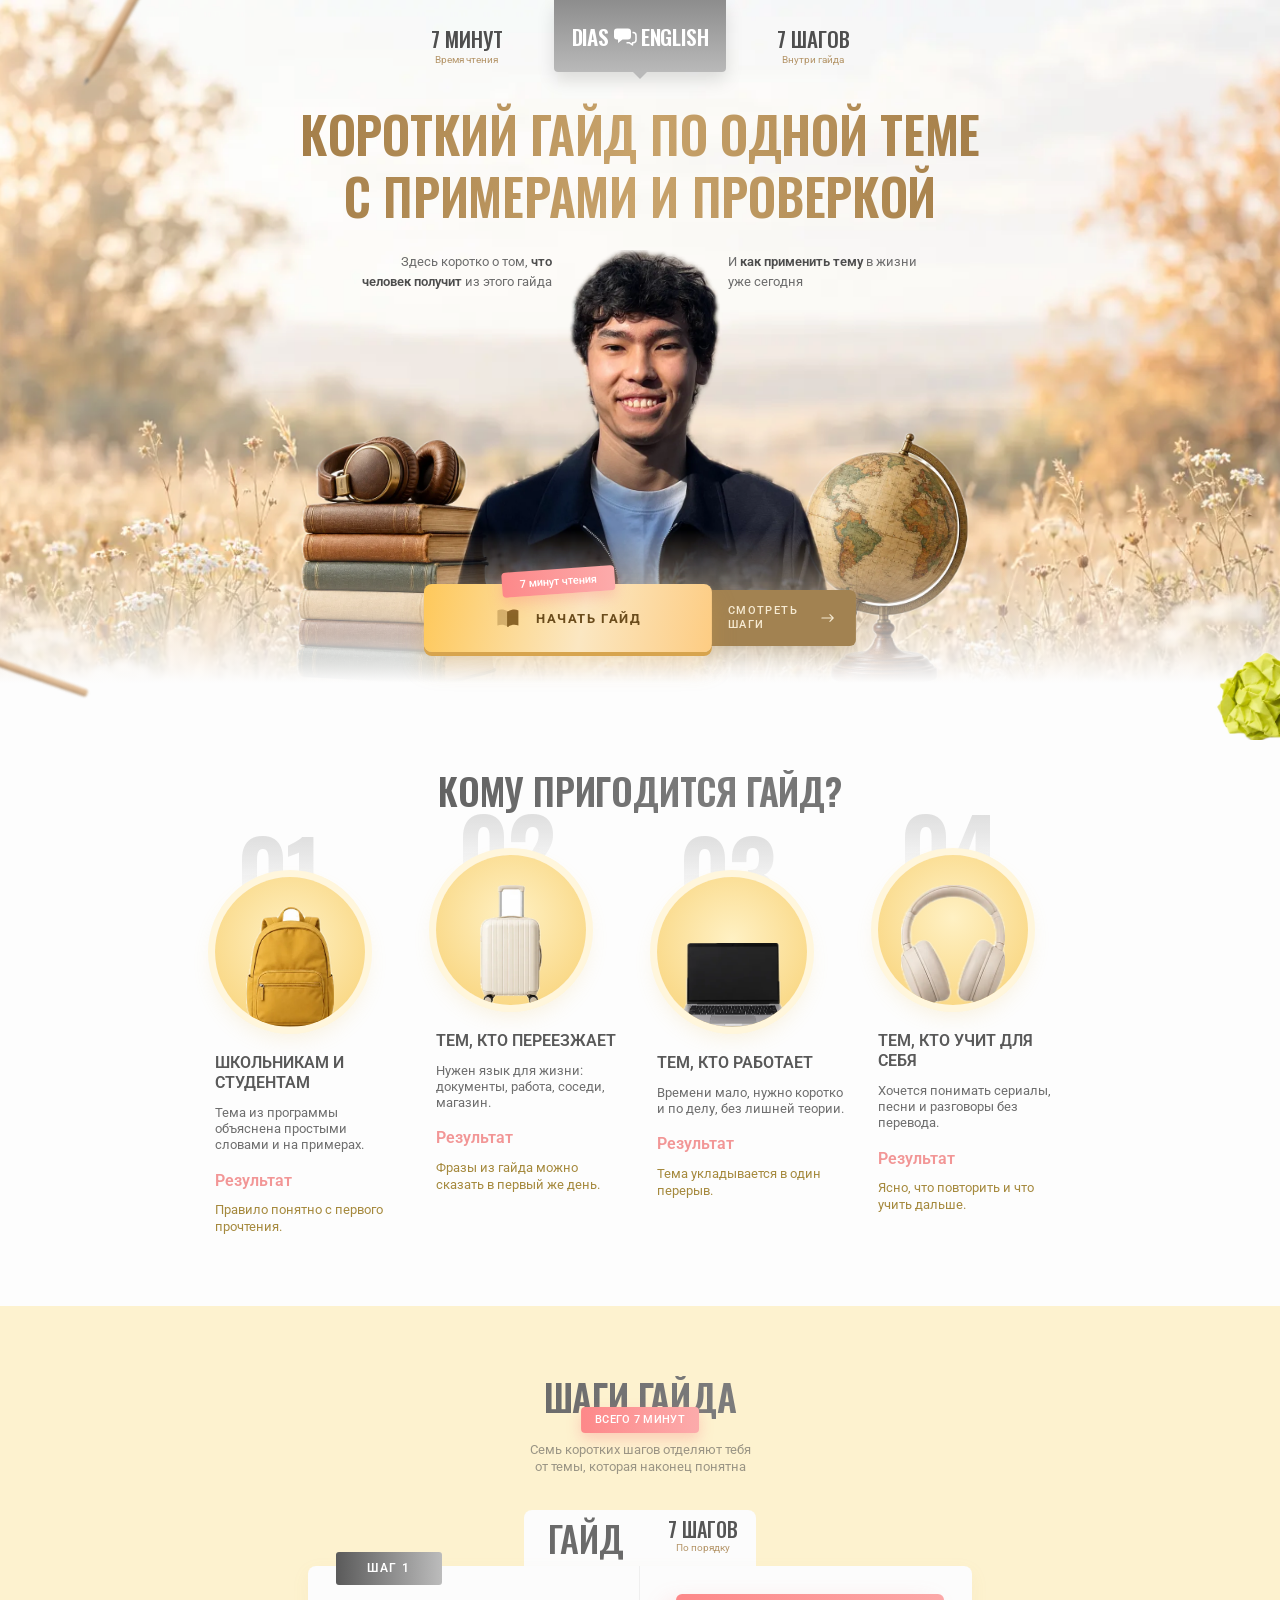
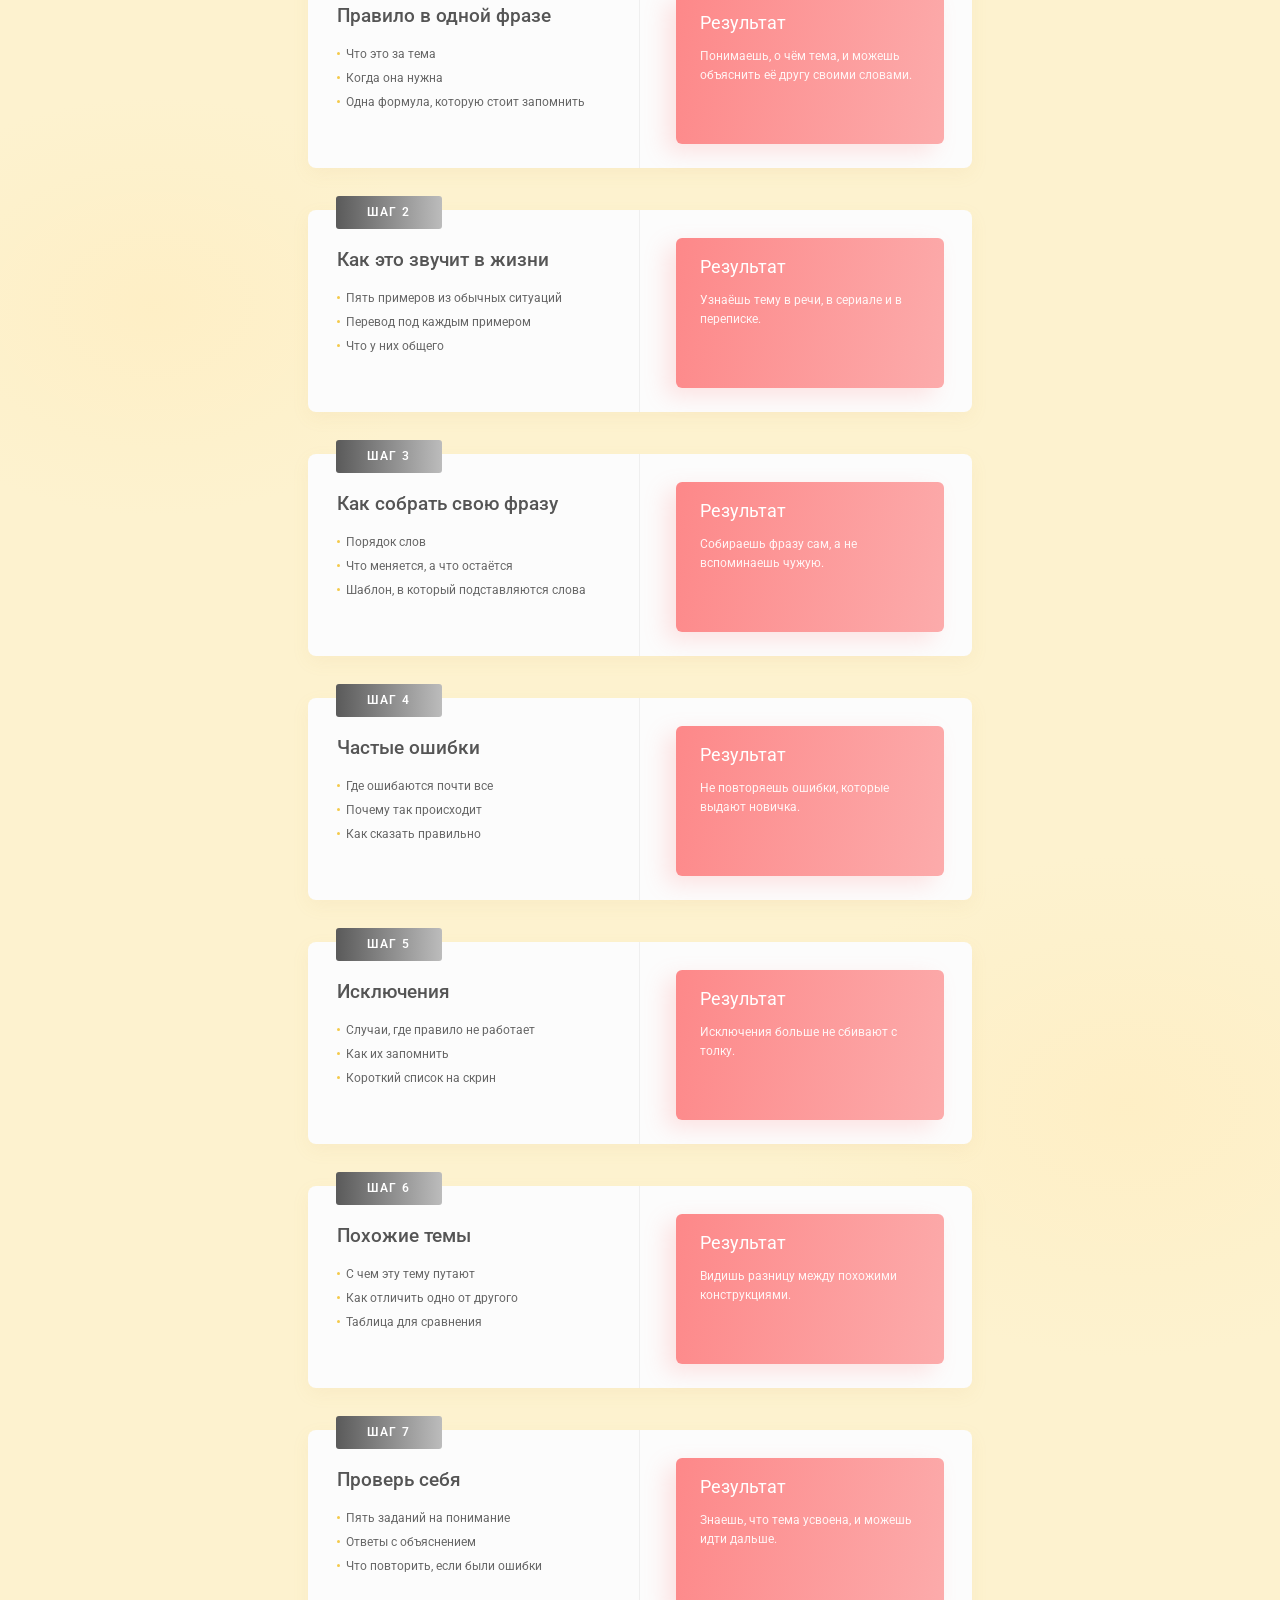
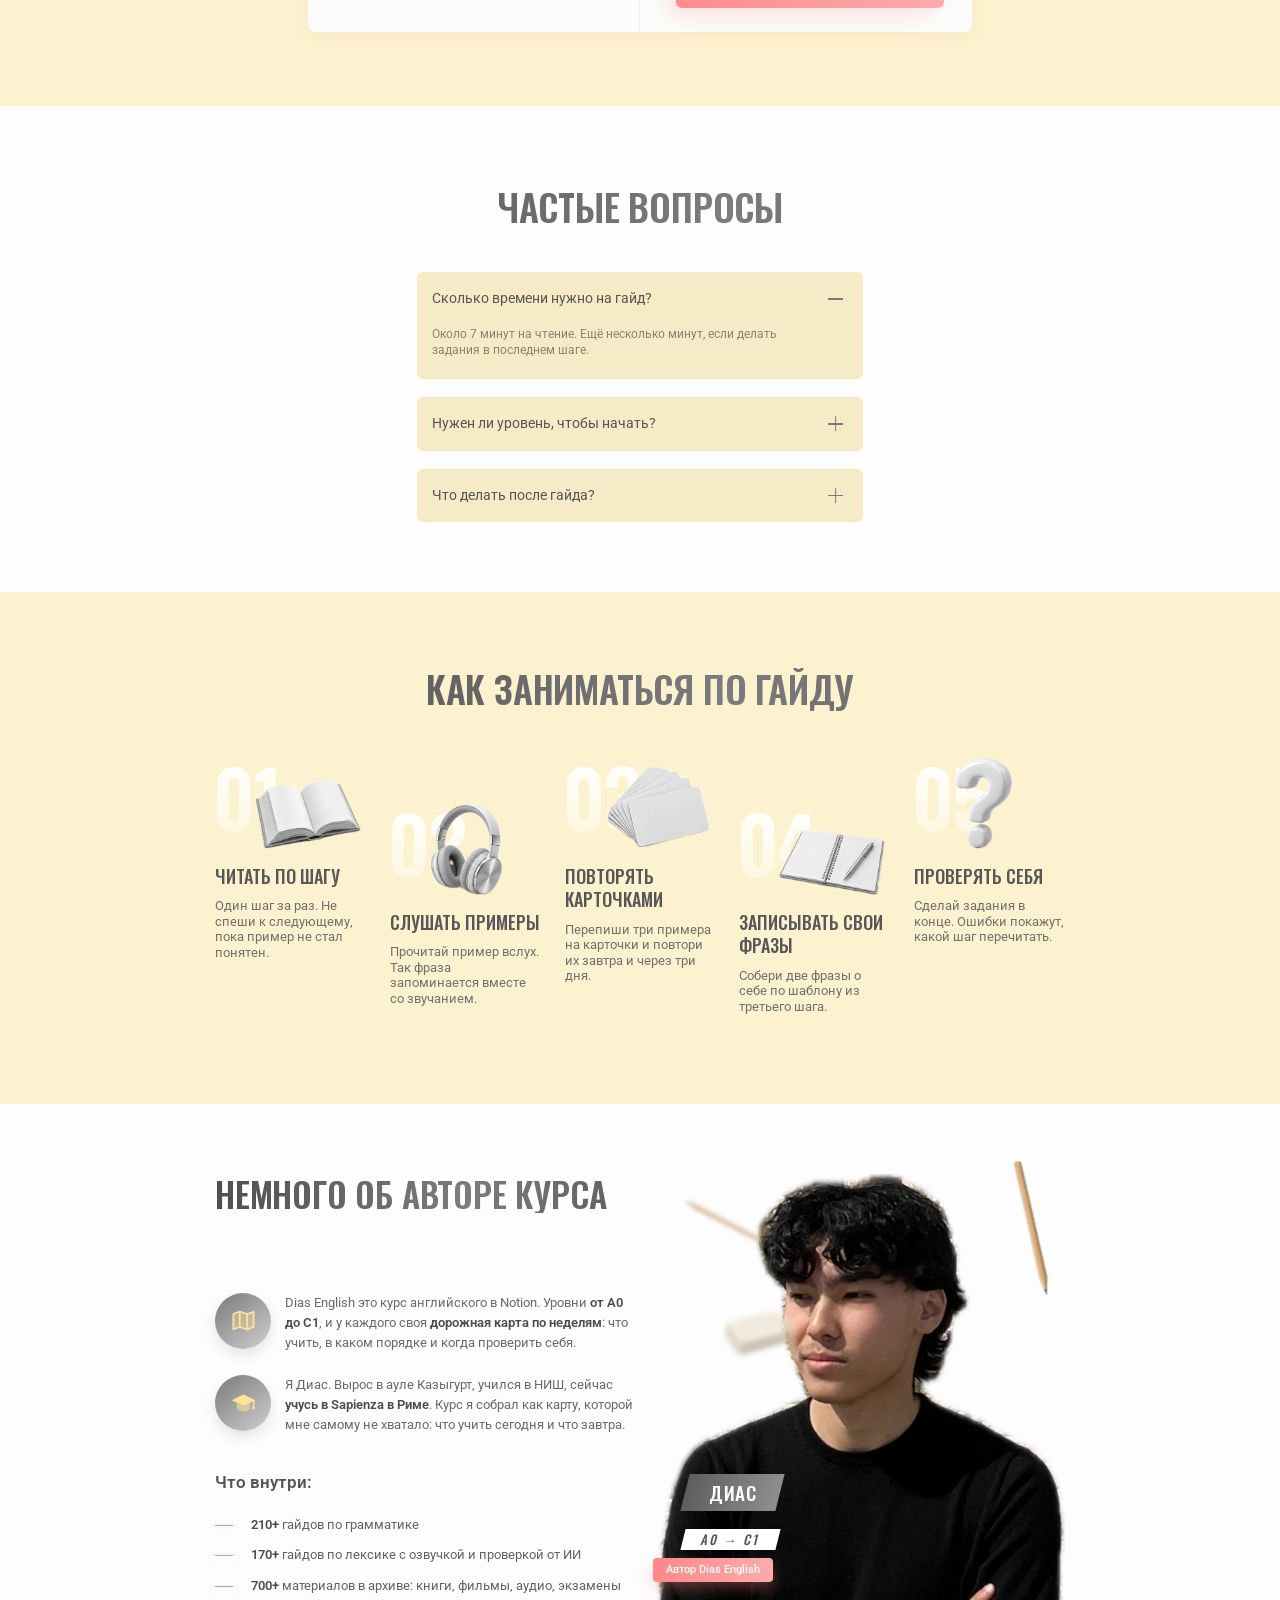
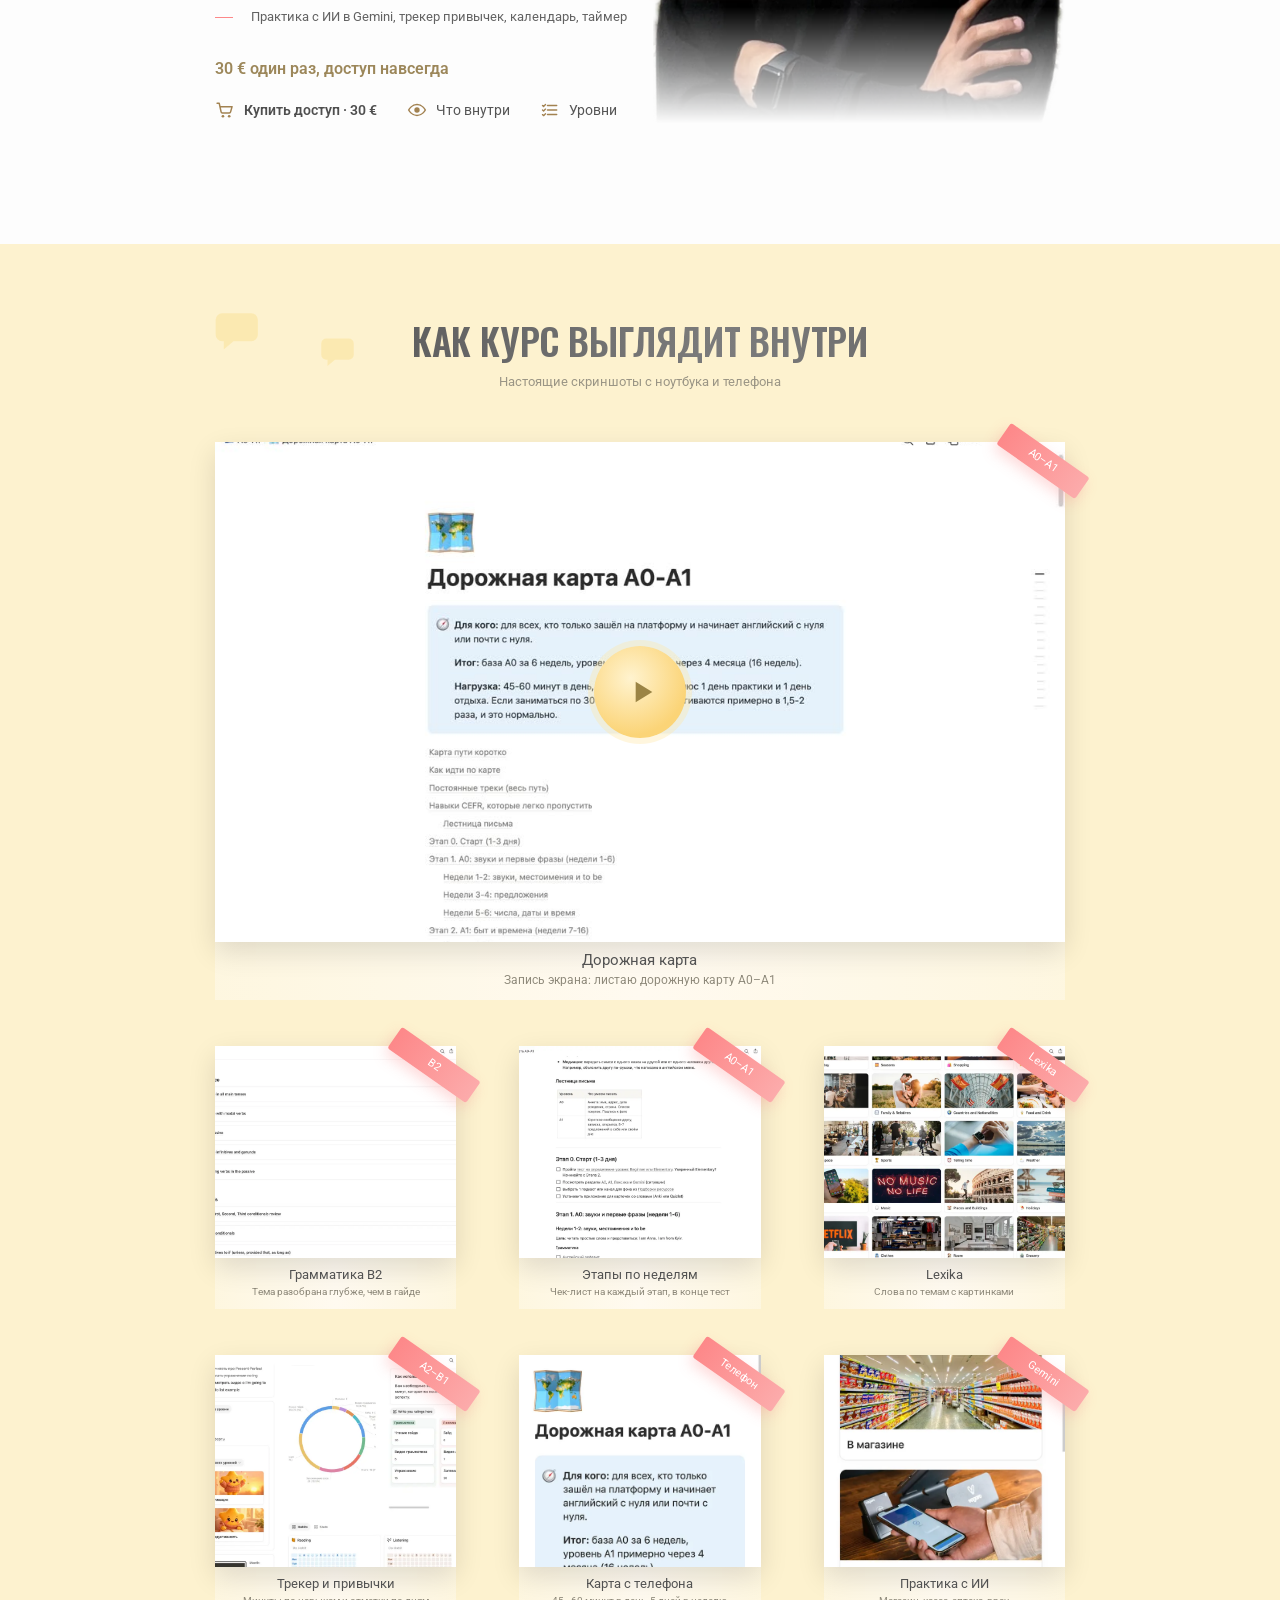
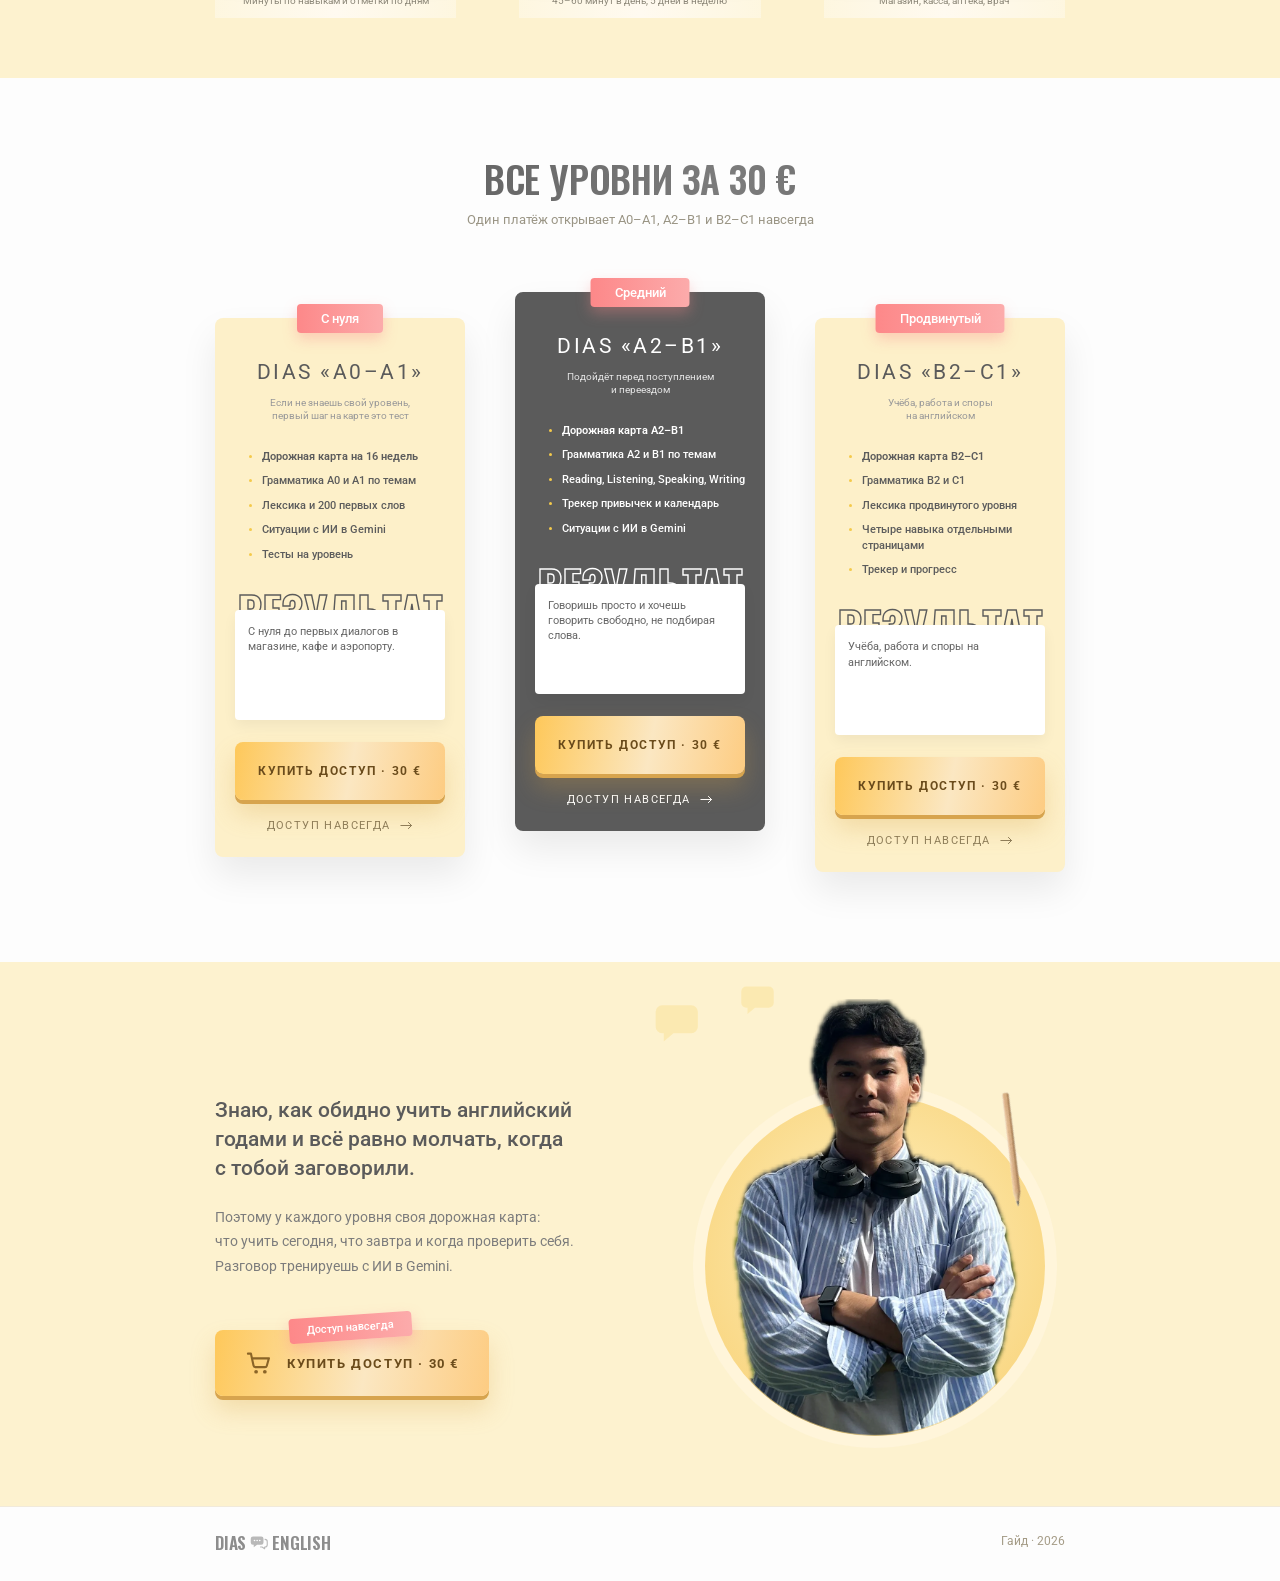
==== index.html @ b59b27f0 "Site 01: course landing template (Dias English / Alterna Timur)" ====
<!doctype html>
<html lang="ru">
<head>
<meta charset="utf-8">
<meta name="viewport" content="width=device-width, initial-scale=1">
<title>Гайд за 7 минут</title>
<meta name="description" content="Короткий гайд по одной теме: правило, примеры, ошибки и проверка.">
<link rel="preload" href="assets/fonts/oswald-cyrillic.woff2" as="font" type="font/woff2" crossorigin>
<link rel="preload" href="assets/fonts/roboto-cyrillic-wght-normal.woff2" as="font" type="font/woff2" crossorigin>
<link rel="icon" href="data:image/svg+xml,%3Csvg xmlns=%27http://www.w3.org/2000/svg%27 viewBox=%270 0 32 32%27%3E%3Crect width=%2732%27 height=%2732%27 rx=%277%27 fill=%27%23a28251%27/%3E%3Cpath d=%27M8 9h13a3 3 0 0 1 3 3v6a3 3 0 0 1-3 3h-7l-5 4v-4H8a3 3 0 0 1-3-3v-6a3 3 0 0 1 3-3z%27 fill=%27%23fdf2cf%27/%3E%3C/svg%3E">
<link rel="stylesheet" href="assets/style.css">
<script defer src="content.js"></script>
<script defer src="assets/app.js"></script>
</head>
<body data-page="main" data-base="">
<svg width="0" height="0" style="position:absolute" aria-hidden="true">
<symbol id="i-book" viewBox="0 0 24 24"><path d="M3 5.5c2.6-1.1 5.6-1.1 9 .9v13c-3.4-2-6.4-2-9-.9z" fill="currentColor" opacity=".35"/><path d="M21 5.5c-2.6-1.1-5.6-1.1-9 .9v13c3.4-2 6.4-2 9-.9z" fill="currentColor"/><path d="M12 6.4v13" stroke="currentColor" stroke-width="1.4"/></symbol>
<symbol id="i-arrow" viewBox="0 0 24 24"><path d="M3 12h17m-5-5 5 5-5 5" fill="none" stroke="currentColor" stroke-width="1.6" stroke-linecap="round" stroke-linejoin="round"/></symbol>
<symbol id="i-cart" viewBox="0 0 24 24"><path d="M2.5 4h2.6l2.2 10.2a1.6 1.6 0 0 0 1.6 1.3h8.2a1.6 1.6 0 0 0 1.6-1.2L20.5 8H6.1" fill="none" stroke="currentColor" stroke-width="1.8" stroke-linecap="round" stroke-linejoin="round"/><circle cx="9.5" cy="19.5" r="1.6" fill="currentColor"/><circle cx="17" cy="19.5" r="1.6" fill="currentColor"/></symbol>
<symbol id="i-eye" viewBox="0 0 24 24"><path d="M2 12s3.6-6.5 10-6.5S22 12 22 12s-3.6 6.5-10 6.5S2 12 2 12z" fill="none" stroke="currentColor" stroke-width="1.8"/><circle cx="12" cy="12" r="3.2" fill="currentColor"/></symbol>
<symbol id="i-list" viewBox="0 0 24 24"><path d="M9 6.5h11M9 12h11M9 17.5h11" stroke="currentColor" stroke-width="1.8" stroke-linecap="round"/><path d="m3 6.5 1.3 1.3L6.6 5.4M3 12l1.3 1.3 2.3-2.4M3 17.5l1.3 1.3 2.3-2.4" fill="none" stroke="currentColor" stroke-width="1.6" stroke-linecap="round" stroke-linejoin="round"/></symbol>
<symbol id="i-map" viewBox="0 0 24 24"><path d="M3 6.2 8.7 4l6.6 2.4L21 4.2v13.6l-5.7 2.2-6.6-2.4L3 19.8z" fill="currentColor" opacity=".3"/><path d="M3 6.2 8.7 4l6.6 2.4L21 4.2v13.6l-5.7 2.2-6.6-2.4L3 19.8zM8.7 4v13.6m6.6-11.2V20" fill="none" stroke="currentColor" stroke-width="1.6" stroke-linejoin="round"/></symbol>
<symbol id="i-cap" viewBox="0 0 24 24"><path d="M12 4 1.5 9 12 14l10.5-5z" fill="currentColor"/><path d="M6 11.3v4.4c0 1.5 2.7 3.3 6 3.3s6-1.8 6-3.3v-4.4L12 14z" fill="currentColor" opacity=".55"/><path d="M21 9.6v5.2" stroke="currentColor" stroke-width="1.5" stroke-linecap="round"/><circle cx="21" cy="16" r="1.3" fill="currentColor"/></symbol>
<symbol id="i-phone" viewBox="0 0 24 24"><rect x="6" y="2.5" width="12" height="19" rx="2.6" fill="currentColor" opacity=".3"/><rect x="6" y="2.5" width="12" height="19" rx="2.6" fill="none" stroke="currentColor" stroke-width="1.6"/><path d="M10 18.3h4" stroke="currentColor" stroke-width="1.6" stroke-linecap="round"/></symbol>
<symbol id="i-wa" viewBox="0 0 24 24"><path d="M12 2.2a9.8 9.8 0 0 0-8.5 14.7L2.2 21.8l5-1.3A9.8 9.8 0 1 0 12 2.2z" fill="#25d366"/><path d="M8.6 7.3c.2-.4.4-.4.7-.4h.5c.2 0 .4 0 .6.5l.8 1.9c.1.2.1.4 0 .6l-.5.7c-.1.2-.2.3 0 .6.7 1.2 1.6 2 2.8 2.6.3.2.5.1.6 0l.7-.9c.2-.2.4-.2.6-.1l1.8.9c.3.1.4.2.4.4 0 .6-.3 1.4-.9 1.8-.7.4-1.6.6-3.6-.3-2.4-1-3.9-3.4-4-3.6-.2-.2-1-1.3-1-2.5s.6-1.8.9-2.2z" fill="#fff"/></symbol>
<symbol id="i-play" viewBox="0 0 24 24"><path d="M8 5.5v13l10.5-6.5z" fill="currentColor"/></symbol>
<symbol id="i-bubble" viewBox="0 0 24 24"><path d="M4 4.5h11a3 3 0 0 1 3 3v5a3 3 0 0 1-3 3H9.5L5 19v-3.5H4a3 3 0 0 1-3-3v-5a3 3 0 0 1 3-3z" fill="currentColor"/><path d="M19.5 8.5H20a3 3 0 0 1 3 3v4.2a3 3 0 0 1-3 3h-.5V21l-3.4-2.3h-2.6" fill="none" stroke="currentColor" stroke-width="1.5" stroke-linejoin="round"/><circle cx="6" cy="10" r="1.1" fill="#fff"/><circle cx="9.5" cy="10" r="1.1" fill="#fff"/><circle cx="13" cy="10" r="1.1" fill="#fff"/></symbol>
</svg>
<main id="app"></main>
<noscript><p style="padding:24px;text-align:center">Для этой страницы нужен JavaScript.</p></noscript>
</body>
</html>
---- assets/style.css ----
/* ==========================================================================
   Сайт 01. Цвета и шрифты меняются только здесь, в :root.
   ========================================================================== */
@font-face { font-family: "Oswald"; src: url(fonts/oswald-cyrillic.woff2) format("woff2"); font-weight: 200 700; font-display: swap; unicode-range: U+0301, U+0400-045F, U+0490-0491, U+04B0-04B1, U+2116; }
@font-face { font-family: "Oswald"; src: url(fonts/oswald-latin.woff2) format("woff2"); font-weight: 200 700; font-display: swap; unicode-range: U+0000-00FF, U+0131, U+0152-0153, U+02BB-02BC, U+02C6, U+02DA, U+02DC, U+2000-206F, U+20AC, U+2122, U+2190-2199, U+2212; }
@font-face { font-family: "Roboto"; src: url(fonts/roboto-cyrillic-wght-normal.woff2) format("woff2"); font-weight: 100 900; font-display: swap; unicode-range: U+0301, U+0400-045F, U+0490-0491, U+04B0-04B1, U+2116; }
@font-face { font-family: "Roboto"; src: url(fonts/roboto-latin-wght-normal.woff2) format("woff2"); font-weight: 100 900; font-display: swap; unicode-range: U+0000-00FF, U+0131, U+0152-0153, U+02BB-02BC, U+02C6, U+02DA, U+02DC, U+2000-206F, U+20AC, U+2122, U+2190-2199, U+2212; }

:root {
  /* фон */
  --white: #fdfdfd;
  --cream: #fdf2cf;
  --card: #fcfcfc;
  --tcard: #fdf0c9;
  --faq: #f6ebc6;
  --dark: #5b5b5b;
  /* текст */
  --ink: #5a5a5a;
  --text: #6e6e6e;
  --muted: #9a9585;
  --gold: #a5893d;
  --gold-dk: #6b4c1c;
  /* акценты */
  --pink: #fd8889;
  --pink-2: #fcabab;
  --pink-txt: #f29696;
  --dot: #f4ca4b;
  --btn-1: #fec85a;
  --btn-2: #fbe7c2;
  --btn-3: #fdcc82;
  --btn-edge: #d7a44e;
  --brown: #a28251;
  --circle-1: #fff1c4;
  --circle-2: #f8d277;
  --tag-1: #5a5a5a;
  --tag-2: #bcbcbc;
  --h1-1: #a07a45;
  --h1-2: #c9a46c;
  /* шрифты */
  --f-head: "Oswald", "Arial Narrow", sans-serif;
  --f-body: "Roboto", system-ui, -apple-system, "Segoe UI", sans-serif;
  /* ширины */
  --w: 850px;
  --ease: cubic-bezier(.22, .61, .36, 1);
}

*, *::before, *::after { box-sizing: border-box; }
html { -webkit-text-size-adjust: 100%; scroll-behavior: smooth; }
body { margin: 0; background: var(--white); color: var(--text); font: 400 13px/1.45 var(--f-body); overflow-x: hidden; hyphens: auto; -webkit-hyphens: auto; text-rendering: optimizeLegibility; -webkit-font-smoothing: antialiased; }
img, video { display: block; max-width: 100%; height: auto; }
a { color: inherit; text-decoration: none; }
h1, h2, h3, h4, p, ul, figure { margin: 0; }
ul { padding: 0; list-style: none; }
b { font-weight: 600; color: #4c4c4c; }
.ic { width: 1em; height: 1em; flex: none; }
#app { overflow: hidden; }
.wrap { width: min(var(--w), calc(100% - 32px)); margin: 0 auto; position: relative; }
.sec { position: relative; }
.bg-white { background: var(--white); }
.bg-cream { background: var(--cream); }

/* ---------- общие элементы ---------- */
.h2 { font: 600 37px/1.15 var(--f-head); letter-spacing: -.2px; text-transform: uppercase; text-align: center; color: var(--ink);
  background: linear-gradient(90deg, #4f4f4f, #7c7c7c 60%, #5f5f5f); -webkit-background-clip: text; background-clip: text; -webkit-text-fill-color: transparent; position: relative; hyphens: manual; }
.sub { text-align: center; color: var(--muted); font-size: 13px; line-height: 1.35; margin-top: 10px; }
.tag { display: inline-flex; align-items: center; justify-content: center; padding: 5px 13px; border-radius: 4px; color: #fff; font: 500 11px/1.2 var(--f-body);
  background: linear-gradient(90deg, var(--pink), var(--pink-2)); box-shadow: 0 6px 14px rgba(253, 136, 137, .35); white-space: nowrap; }

.btn-wrap { position: relative; display: inline-block; }
.btn { position: relative; z-index: 2; display: inline-flex; align-items: center; justify-content: center; gap: 14px; min-height: 66px; padding: 0 30px;
  border-radius: 8px; color: var(--gold-dk); font: 700 13px/1 var(--f-body); letter-spacing: 1.6px; text-transform: uppercase;
  background: linear-gradient(100deg, var(--btn-1) 0%, var(--btn-2) 55%, var(--btn-3) 100%);
  box-shadow: 0 4px 0 var(--btn-edge), 0 14px 24px rgba(214, 160, 70, .28);
  transition: transform .25s var(--ease), box-shadow .25s var(--ease), filter .25s var(--ease); }
.btn span { display: block; hyphens: manual; }
@media (min-width: 761px) { .btn span { white-space: nowrap; } }
.btn:hover { transform: translateY(-2px); filter: brightness(1.04) saturate(1.05); box-shadow: 0 6px 0 var(--btn-edge), 0 18px 30px rgba(214, 160, 70, .36); }
.btn:active { transform: translateY(2px); box-shadow: 0 2px 0 var(--btn-edge), 0 8px 16px rgba(214, 160, 70, .28); }
.btn-ic { width: 28px; height: 28px; color: #8a6427; }
.tag-tilt { position: absolute; z-index: 3; left: 27%; top: -15px; transform: rotate(-4deg); font-size: 11px; padding: 6px 18px; transition: transform .25s var(--ease); }
.btn-wrap:hover .tag-tilt { transform: rotate(-4deg) translateY(-3px); }

/* появление при прокрутке */
.anim .rv { opacity: 0; transform: translateY(18px); transition: opacity .7s var(--ease), transform .7s var(--ease); }
.anim .rv.in { opacity: 1; transform: none; }

/* ---------- 1. Первый экран ---------- */
.hero { min-height: 740px; overflow: hidden; isolation: isolate; text-align: center; padding-top: 0; }
.hero-bg { position: absolute; inset: 0; width: 100%; height: 100%; object-fit: cover; object-position: 50% 30%; z-index: -2; opacity: .85; }
.hero::after { content: ""; position: absolute; left: 0; right: 0; bottom: 0; height: 190px; z-index: 1; pointer-events: none;
  background: linear-gradient(180deg, rgba(253,253,253,0), var(--white) 70%); }
.hero-strip { display: flex; justify-content: center; align-items: flex-start; gap: 32px; position: relative; z-index: 3; }
.stat { padding-top: 28px; min-width: 110px; display: flex; flex-direction: column; align-items: center; }
.stat b { font: 500 21px/1 var(--f-head); color: #4e4e4e; text-transform: uppercase; }
.stat span { font-size: 10px; color: #b5966a; margin-top: 4px; }
.logo-tab { position: relative; min-width: 158px; padding: 0 18px; height: 72px; display: flex; align-items: center; justify-content: center; border-radius: 0 0 4px 4px;
  background: linear-gradient(180deg, #8d8d8d, #b9b9b9); box-shadow: 0 8px 18px rgba(0,0,0,.12); }
.logo-tab::after { content: ""; position: absolute; bottom: -7px; left: 50%; margin-left: -8px; border: 8px solid transparent; border-bottom: 0; border-top-color: #b9b9b9; }
.logo { display: inline-flex; align-items: center; gap: 4px; font: 600 21px/1 var(--f-head); color: #fff; letter-spacing: -.2px; }
.logo-ic { width: 24px; height: 24px; color: #fff; }
.h1 { position: relative; z-index: 3; margin: 30px auto 0; max-width: 760px; font: 600 50px/1.24 var(--f-head); text-transform: uppercase; letter-spacing: -.3px; hyphens: manual;
  background: linear-gradient(90deg, var(--h1-1), var(--h1-2) 50%, var(--h1-1)); -webkit-background-clip: text; background-clip: text; -webkit-text-fill-color: transparent; }
.hero-stage { position: relative; width: 760px; max-width: 100%; height: 470px; margin: 22px auto 0; }
.hero-txt { position: absolute; top: 4px; width: 200px; hyphens: manual; font-size: 13px; line-height: 1.5; color: #6c6c6c; z-index: 3; }
.hero-txt b { color: #4d4d4d; }
.hero-txt.l { right: calc(50% + 88px); text-align: right; }
.hero-txt.r { left: calc(50% + 88px); text-align: left; }
.hero-person { position: absolute; left: 50%; top: 2px; width: 400px; transform: translateX(-50%); z-index: 2;
  -webkit-mask-image: linear-gradient(180deg, #000 70%, transparent 100%); mask-image: linear-gradient(180deg, #000 70%, transparent 100%); }
.hero-flank { position: absolute; z-index: 1; bottom: 30px; }
.hero-flank.fl { left: 34px; width: 205px; }
.hero-flank.fr { right: 50px; width: 168px; }
.hero-ctas { position: absolute; left: 50%; bottom: 66px; transform: translateX(-50%); display: flex; align-items: center; z-index: 4; }
.hero-ctas .btn { min-width: 288px; height: 68px; }
.btn2 { position: relative; z-index: 1; margin-left: -8px; display: inline-flex; align-items: center; gap: 22px; height: 56px; padding: 0 20px 0 24px; border-radius: 0 6px 6px 0;
  background: var(--brown); color: #f6ead2; font: 500 11px/1.25 var(--f-body); letter-spacing: 1.4px; text-transform: uppercase; text-align: left; box-shadow: 0 10px 20px rgba(120, 90, 40, .25);
  transition: background .25s var(--ease), transform .25s var(--ease); }
.btn2 span { max-width: 92px; hyphens: manual; }
.btn2 .ic { width: 16px; height: 16px; transition: transform .25s var(--ease); }
.btn2:hover { background: #8f7043; }
.btn2:hover .ic { transform: translateX(4px); }
.deco { position: absolute; z-index: 2; pointer-events: none; filter: blur(.4px); }
.d-hero-top { width: 150px; left: 4%; top: -40px; transform: rotate(-28deg); filter: blur(1.5px); opacity: .9; }
.d-hero-bl { width: 120px; left: -36px; bottom: 30px; transform: rotate(52deg); filter: blur(1px); opacity: .85; }
.d-hero-br { width: 96px; right: -30px; bottom: -6px; filter: blur(.5px); }

/* ---------- 2. Кому подойдёт ---------- */
.aud { padding: 30px 0 70px; }
.aud .h2 { margin-bottom: 64px; }
.aud-grid { display: grid; grid-template-columns: repeat(4, 1fr); gap: 34px; }
.aud-item.up { margin-top: -22px; }
.aud-pic { position: relative; width: 150px; height: 150px; margin-bottom: 26px; }
.num { position: absolute; left: 22px; top: -52px; font: 600 96px/1 var(--f-head); letter-spacing: -2px; z-index: 0;
  background: linear-gradient(180deg, #d9d9d9, rgba(240,240,240,0) 78%); -webkit-background-clip: text; background-clip: text; -webkit-text-fill-color: transparent; }
.circle { position: absolute; inset: 0; z-index: 1; border-radius: 50%; overflow: hidden; display: flex; align-items: flex-end; justify-content: center;
  background: radial-gradient(circle at 50% 42%, var(--circle-1), var(--circle-2) 95%); box-shadow: 0 0 0 7px #fff6dc, 0 10px 22px rgba(230, 190, 90, .2);
  transition: transform .35s var(--ease), box-shadow .35s var(--ease); }
.aud-img { width: 74%; height: 80%; object-fit: contain; object-position: 50% 100%; transition: transform .4s var(--ease); }
.aud-item:hover .circle { transform: translateY(-4px); box-shadow: 0 0 0 7px #fff3d2, 0 16px 28px rgba(230, 190, 90, .32); }
.aud-item:hover .aud-img { transform: scale(1.06); }
.aud-item h3 { font: 600 15.5px/1.3 var(--f-body); color: #595959; text-transform: uppercase; margin-bottom: 12px; hyphens: manual; }
.aud-item p { font-size: 12.5px; line-height: 1.3; }
.aud-item h4 { font: 600 15.5px/1.2 var(--f-body); color: var(--pink-txt); margin: 18px 0 12px; }
.aud-item .res { color: var(--gold); font-size: 13px; line-height: 1.3; }

/* ---------- 3. Программа ---------- */
.prog { padding: 70px 0 74px; background-image: radial-gradient(ellipse 420px 300px at 12% 30%, rgba(255,236,190,.55), transparent 70%), radial-gradient(ellipse 500px 360px at 88% 70%, rgba(255,236,190,.55), transparent 70%); }
.prog .h2 { display: block; }
.tag-under { position: absolute; left: 50%; bottom: -14px; transform: translateX(-50%); -webkit-text-fill-color: #fff; font: 500 11px/1.2 var(--f-body); letter-spacing: .3px; text-transform: uppercase; padding: 6px 14px; }
.prog .sub { margin-top: 22px; }
.prog-tab { width: 232px; height: 56px; margin: 34px auto 0; background: var(--card); border-radius: 8px 8px 0 0; display: flex; align-items: center; justify-content: space-between; padding: 0 18px 0 24px; position: relative; z-index: 0; }
.prog-tab .big { font: 500 36px/1 var(--f-head); color: #6a6a6a; }
.prog-tab span { display: flex; flex-direction: column; align-items: center; }
.prog-tab span b { font: 500 20px/1 var(--f-head); color: #555; }
.prog-tab small { font-size: 10px; color: #b5966a; margin-top: 2px; }
.mods { width: 664px; max-width: 100%; margin: 0 auto; display: grid; gap: 42px; }
.mod { position: relative; display: grid; grid-template-columns: 1fr 1fr; min-height: 200px; background: var(--card); border-radius: 8px; box-shadow: 0 6px 18px rgba(200, 170, 90, .08);
  transition: transform .3s var(--ease), box-shadow .3s var(--ease); }
.mod:hover { transform: translateY(-3px); box-shadow: 0 14px 30px rgba(200, 170, 90, .2); }
.mod-tag { position: absolute; left: 28px; top: -14px; height: 33px; min-width: 106px; padding: 0 16px; border-radius: 3px; display: inline-flex; align-items: center; justify-content: center;
  color: #fff; font: 600 12px/1 var(--f-body); letter-spacing: 1.6px; text-transform: uppercase; background: linear-gradient(90deg, var(--tag-1), var(--tag-2)); }
.mod-l { padding: 38px 20px 28px 29px; border-right: 1px solid #efefef; }
.mod-l h3 { font: 500 19px/1.25 var(--f-body); color: #555; margin-bottom: 18px; }
.mod-l li { position: relative; padding-left: 9px; font-size: 12px; line-height: 1.5; color: #666; margin-bottom: 6px; }
.mod-l li::before { content: ""; position: absolute; left: 0; top: 7px; width: 3px; height: 3px; border-radius: 50%; background: var(--dot); }
.mod-r { padding: 28px 28px 24px 36px; display: flex; align-items: flex-start; }
.res-box { width: 100%; min-height: 150px; border-radius: 6px; padding: 18px 24px 20px; color: #fff; background: linear-gradient(100deg, var(--pink), var(--pink-2)); box-shadow: -10px 8px 22px rgba(253, 136, 137, .22); }
.res-box h4 { font: 400 18px/1.2 var(--f-body); margin-bottom: 14px; }
.res-box p { font-size: 12px; line-height: 1.6; color: rgba(255,255,255,.9); }

/* ---------- FAQ ---------- */
.faq { padding: 80px 0 70px; }
.faq .h2 { margin-bottom: 44px; }
.faq-list { width: 446px; max-width: 100%; margin: 0 auto; display: grid; gap: 18px; }
.faq-item { background: var(--faq); border-radius: 6px; transition: background .25s var(--ease), box-shadow .25s var(--ease); }
.faq-item:hover { background: #f3e5b8; box-shadow: 0 8px 18px rgba(200, 170, 90, .14); }
.faq-item summary { list-style: none; cursor: pointer; display: flex; align-items: center; justify-content: space-between; gap: 16px; padding: 17px 20px 17px 15px; font-size: 13.5px; color: #555; }
.faq-item summary::-webkit-details-marker { display: none; }
.faq-item summary:focus-visible { outline: 2px solid var(--brown); outline-offset: 2px; border-radius: 6px; }
.pm { position: relative; width: 15px; height: 15px; flex: none; }
.pm::before, .pm::after { content: ""; position: absolute; left: 0; right: 0; top: 7px; height: 1.3px; background: #7a7a7a; transition: transform .3s var(--ease); }
.pm::after { transform: rotate(90deg); }
.faq-item.is-open .pm::after { transform: rotate(0deg); }
.faq-a { overflow: hidden; transition: height .3s var(--ease); }
.faq-a p { padding: 0 44px 20px 15px; font-size: 11.5px; line-height: 1.45; color: #8d8270; }

/* ---------- Формат ---------- */
.fmt { padding: 76px 0 90px; }
.fmt .h2 { margin-bottom: 40px; }
.fmt-grid { display: grid; grid-template-columns: repeat(5, 1fr); gap: 24px; }
.fmt-item.down { padding-top: 46px; }
.fmt-pic { position: relative; height: 100px; margin-bottom: 14px; }
.fmt-pic .num { left: -2px; top: 6px; font-size: 78px; background: linear-gradient(180deg, #fff, rgba(255,255,255,.35)); -webkit-background-clip: text; background-clip: text; }
.fmt-img { position: absolute; left: 38px; bottom: 0; width: 110px; height: 96px; object-fit: contain; object-position: 0 100%; transition: transform .4s var(--ease); }
.fmt-item:hover .fmt-img { transform: translateY(-5px) rotate(-3deg); }
.fmt-item h3 { font: 500 18px/1.3 var(--f-head); color: #575757; text-transform: uppercase; margin-bottom: 10px; hyphens: manual; }
.fmt-item p { font-size: 12.5px; line-height: 1.25; color: #707070; }

/* ---------- Реклама: автор ---------- */
.auth { padding: 70px 0 70px; }
.auth-grid { display: grid; grid-template-columns: 418px 1fr; gap: 0 20px; align-items: start; }
.auth .h2 { text-align: left; margin-bottom: 12px; font-size: 34px; white-space: nowrap; }
.auth-lead { font-size: 13.5px; color: #6b6b6b; margin-bottom: 28px; }
.auth-row { display: grid; grid-template-columns: 56px 1fr; gap: 14px; align-items: start; margin-bottom: 22px; }
.ic-circle { width: 56px; height: 56px; border-radius: 50%; display: flex; align-items: center; justify-content: center; background: linear-gradient(140deg, #7a7a7a, #cfcfcf); box-shadow: 0 6px 14px rgba(0,0,0,.1); }
.ic-circle .ic { width: 27px; height: 27px; color: #ffe39a; }
.auth-row p { font-size: 13px; line-height: 1.55; color: #6a6a6a; }
.facts-h { font: 600 17px/1.3 var(--f-body); color: #555; margin: 36px 0 22px; }
.facts li { position: relative; padding-left: 36px; font-size: 13px; line-height: 1.45; margin-bottom: 12px; color: #626262; }
.facts li::before { content: ""; position: absolute; left: 0; top: 9px; width: 18px; height: 1px; background: var(--pink); }
.ask { font: 600 16px/1.3 var(--f-body); color: #9c875a; margin: 32px 0 20px; }
.links { display: flex; flex-wrap: wrap; gap: 14px 30px; }
.lnk { display: inline-flex; align-items: center; gap: 9px; font-size: 14px; color: #555; transition: color .2s var(--ease), transform .2s var(--ease); }
.lnk-ic { width: 20px; height: 20px; color: var(--brown); transition: transform .2s var(--ease); }
.lnk:hover { color: var(--gold-dk); }
.lnk:hover .lnk-ic { transform: scale(1.15); }
.lnk-cart { font-weight: 600; color: #4f4f4f; }
.auth-r { position: relative; min-height: 600px; }
.auth-photo { position: absolute; right: 0; top: 0; width: 440px; -webkit-mask-image: linear-gradient(180deg, #000 78%, transparent 99%); mask-image: linear-gradient(180deg, #000 78%, transparent 99%); }
.plate { position: absolute; left: 32px; top: 300px; padding: 9px 24px; background: linear-gradient(90deg, #5e5e5e, #8e8e8e); transform: skewX(-14deg); box-shadow: 0 8px 18px rgba(0,0,0,.18); }
.plate b { display: block; transform: skewX(14deg); font: 500 19px/1 var(--f-head); color: #fff; letter-spacing: .5px; }
.plate2 { position: absolute; left: 30px; top: 355px; padding: 4px 18px; background: #fff; transform: skewX(-14deg); font: 500 13px/1 var(--f-head); letter-spacing: 2px; color: #555; box-shadow: 0 4px 10px rgba(0,0,0,.08); }
.plate3 { position: absolute; left: 0; top: 384px; }
.d-auth-1 { width: 74px; left: 34px; top: 22px; transform: rotate(60deg); filter: blur(2px); opacity: .7; }
.d-auth-2 { width: 120px; right: -26px; top: 14px; transform: rotate(-70deg); z-index: 3; }
.d-auth-3 { width: 70px; left: 70px; top: 130px; transform: rotate(20deg); filter: blur(2.5px); opacity: .6; }

/* ---------- Реклама: галерея (стиль отзывов) ---------- */
.gal { padding: 76px 0 60px; }
.paws { position: absolute; inset: 0; pointer-events: none; opacity: .55;
  background-image:
    url("data:image/svg+xml,%3Csvg xmlns='http://www.w3.org/2000/svg' width='64' height='56' viewBox='0 0 64 56'%3E%3Cpath d='M10 4h36a8 8 0 0 1 8 8v18a8 8 0 0 1-8 8H24l-12 10v-10h-2a8 8 0 0 1-8-8V12a8 8 0 0 1 8-8z' fill='%23fbe39a'/%3E%3C/svg%3E"),
    url("data:image/svg+xml,%3Csvg xmlns='http://www.w3.org/2000/svg' width='64' height='56' viewBox='0 0 64 56'%3E%3Cpath d='M10 4h36a8 8 0 0 1 8 8v18a8 8 0 0 1-8 8H24l-12 10v-10h-2a8 8 0 0 1-8-8V12a8 8 0 0 1 8-8z' fill='%23fbe39a'/%3E%3C/svg%3E");
  background-repeat: no-repeat; background-size: 52px auto, 40px auto; background-position: calc(50% - 400px) 66px, calc(50% - 300px) 92px; }
.cta .paws { background-position: calc(50% + 40px) 40px, calc(50% + 120px) 22px; }
@media (max-width: 760px) { .paws { background-position: 12px 30px, calc(100% - 20px) 56px; background-size: 36px auto, 28px auto; } .cta .paws { background-position: calc(100% - 40px) 20px, calc(100% - 90px) 46px; } }
.gal .sub { margin-bottom: 52px; }
.gal-grid { display: grid; grid-template-columns: repeat(3, 1fr); gap: 46px 63px; }
.card { position: relative; background: transparent; transition: transform .3s var(--ease); }
.card:hover { transform: translateY(-4px); }
.card-media { position: relative; height: 212px; overflow: hidden; background: #3a3a3a; box-shadow: 0 10px 26px rgba(0,0,0,.12); }
.gal-img { width: 100%; height: 100%; object-fit: cover; object-position: 50% 12%; transition: transform .5s var(--ease); }
.card:hover .gal-img { transform: scale(1.04); }
.card.big { grid-column: 1 / -1; }
.card.big .card-media { height: 500px; }
.card.big .gal-img { object-position: 50% 50%; }
.card figcaption { display: flex; flex-direction: column; align-items: center; gap: 2px; padding: 9px 10px 11px; text-align: center;
  background: linear-gradient(90deg, rgba(255,255,255,.35), #fffaf0 50%, rgba(255,255,255,.35)); }
.card figcaption b { font: 400 12.5px/1.3 var(--f-body); color: #555; }
.card figcaption small { font-size: 10px; color: #8f8a7b; line-height: 1.3; }
.card.big figcaption b { font-size: 15px; }
.card.big figcaption small { font-size: 12px; }
.ribbon { position: absolute; z-index: 3; right: -26px; top: 6px; transform: rotate(35deg); padding: 5px 22px; min-width: 96px; text-align: center; border-radius: 3px;
  background: linear-gradient(90deg, var(--pink), var(--pink-2)); color: #fff; font-size: 11px; box-shadow: 0 6px 14px rgba(253, 136, 137, .3); }
.vid { all: unset; display: block; width: 100%; height: 100%; cursor: pointer; position: relative; }
.vid:focus-visible { outline: 3px solid var(--brown); outline-offset: -3px; }
.play { position: absolute; left: 50%; top: 50%; width: 68px; height: 68px; margin: -34px 0 0 -34px; border-radius: 50%; display: flex; align-items: center; justify-content: center;
  background: radial-gradient(circle at 40% 35%, #fff3cf, #fbd477 70%); box-shadow: 0 0 0 6px rgba(255, 228, 160, .35); transition: transform .3s var(--ease); }
.play .ic { width: 28px; height: 28px; color: #9b8445; margin-left: 4px; }
.vid:hover .play { transform: scale(1.1); }
.card.big .play { width: 92px; height: 92px; margin: -46px 0 0 -46px; }
.card.big .play .ic { width: 38px; height: 38px; }

/* ---------- Реклама: тарифы ---------- */
.tar { padding: 80px 0 90px; }
.tar .sub { margin-bottom: 64px; }
.tar-grid { display: grid; grid-template-columns: 250px 250px 250px; justify-content: space-between; align-items: start; }
.tcard { position: relative; margin-top: 26px; padding: 34px 20px 22px; border-radius: 8px; background: var(--tcard); box-shadow: 0 18px 36px rgba(0,0,0,.08); text-align: center;
  transition: transform .3s var(--ease), box-shadow .3s var(--ease); }
.tcard:hover { transform: translateY(-5px); box-shadow: 0 26px 44px rgba(0,0,0,.13); }
.tcard.dark { margin-top: 0; background: var(--dark); color: #fff; }
.tag-top { position: absolute; left: 50%; top: -14px; transform: translateX(-50%); padding: 7px 24px; font-size: 12.5px; }
.tcard h3 { font: 400 21px/1.2 var(--f-body); letter-spacing: 2.5px; color: #5b5b5b; margin: 8px 0 12px; hyphens: manual; }
.tcard.dark h3 { color: #fff; }
.tdesc { font-size: 9.5px; line-height: 1.35; color: #9a9a9a; margin-bottom: 26px; }
.tcard.dark .tdesc { color: #e3e3e3; }
.tcard ul { text-align: left; padding-left: 14px; margin-bottom: 26px; }
.tcard li { position: relative; padding-left: 13px; font-size: 11px; line-height: 1.4; color: #5c5c5c; margin-bottom: 9px; font-weight: 500; }
.tcard li b { color: inherit; }
.tcard.dark li { color: #fff; }
.tcard li::before { content: ""; position: absolute; left: 0; top: 6px; width: 3px; height: 3px; border-radius: 50%; background: var(--dot); }
.tres { position: relative; padding-top: 22px; margin-bottom: 22px; }
.outline { position: absolute; left: 50%; top: 0; transform: translateX(-50%); font: 700 43px/1 var(--f-head); letter-spacing: .5px; color: transparent; -webkit-text-stroke: 1.4px #5b5b5b; white-space: nowrap; hyphens: manual; }
.tcard.dark .outline { -webkit-text-stroke-color: #fff; }
.tres p { position: relative; z-index: 1; background: #fff; border-radius: 4px; padding: 14px 13px 16px; text-align: left; font-size: 10.5px; line-height: 1.45; color: #666; min-height: 110px; box-shadow: 0 6px 14px rgba(0,0,0,.05); }
.btn-block { display: flex; width: 100%; min-height: 58px; padding: 0 14px; font-size: 12px; letter-spacing: 1.6px; }
.below { display: inline-flex; align-items: center; gap: 8px; margin-top: 18px; font-size: 10.5px; letter-spacing: 1.4px; text-transform: uppercase; color: #8b7c5a; }
.below .ic { width: 15px; height: 15px; }
.tcard.dark .below { color: #fff; }

/* ---------- Реклама: финальный блок ---------- */
.cta { padding: 84px 0 60px; }
.cta-grid { display: grid; grid-template-columns: 1fr 380px; gap: 40px; align-items: center; }
.cta-h { font: 500 21px/1.38 var(--f-body); color: #5b5b5b; margin-bottom: 22px; max-width: 360px; }
.cta-p { font-size: 14px; line-height: 1.75; color: #7c7c7c; margin-bottom: 52px; }
.cta-p br { display: block; }
.cta-r { position: relative; height: 400px; }
.cta-circle { position: absolute; left: 20px; right: 20px; bottom: 10px; aspect-ratio: 1; border-radius: 50%; background: radial-gradient(circle at 50% 45%, #fff1c2, var(--circle-2) 90%); box-shadow: 0 0 0 12px rgba(255, 246, 220, .9); }
.cta-photo { position: absolute; left: 50%; bottom: 10px; width: 290px; transform: translateX(-50%);
  -webkit-mask-image: radial-gradient(circle 170px at 50% calc(100% - 170px), #000 99%, transparent 100%), linear-gradient(#000, #000);
  -webkit-mask-size: 100% 100%, 100% 52%; -webkit-mask-repeat: no-repeat; -webkit-mask-position: 0 0, 0 0;
  mask-image: radial-gradient(circle 170px at 50% calc(100% - 170px), #000 99%, transparent 100%), linear-gradient(#000, #000);
  mask-size: 100% 100%, 100% 52%; mask-repeat: no-repeat; mask-position: 0 0, 0 0; }
.d-cta { width: 100px; right: 4px; top: 70px; transform: rotate(-64deg); }
.bg-white.cta .cta-circle { box-shadow: 0 0 0 12px #fff8e4; }

/* ---------- Подвал ---------- */
.foot { padding: 26px 0 30px; background: var(--white); border-top: 1px solid #f1eadb; }
.foot .wrap { display: flex; justify-content: space-between; align-items: center; gap: 16px; color: #a49b86; font-size: 12px; }
.foot .logo { color: #8d8d8d; font-size: 17px; }
.foot .logo-ic { color: #b9b9b9; width: 18px; height: 18px; }

/* ==========================================================================
   Планшет (до 1100)
   ========================================================================== */
@media (max-width: 1100px) {
  .aud-grid { grid-template-columns: repeat(2, 1fr); gap: 56px 40px; }
  .aud-item.up { margin-top: 0; }
  .aud-item, .fmt-item { text-align: center; }
  .aud-pic { margin: 0 auto 26px; }
  .fmt-grid { grid-template-columns: repeat(3, 1fr); gap: 40px 28px; }
  .fmt-item.down { padding-top: 0; }
  .fmt-pic { width: 150px; margin: 0 auto 14px; }
  .auth-grid { grid-template-columns: 1fr 320px; }
  .auth-photo { width: 330px; right: 0; }
  .plate, .plate2 { left: 0; }
  .plate3 { left: -10px; }
  .tar-grid { grid-template-columns: repeat(3, 1fr); gap: 18px; }
  .gal-grid { gap: 40px 28px; }
  .card.big .card-media { height: 440px; }
  .hero-flank.fl { left: 0; }
  .hero-flank.fr { right: 10px; }
}

/* ==========================================================================
   Телефон (до 760)
   ========================================================================== */
@media (max-width: 760px) {
  body { font-size: 14px; }
  .h2 { font-size: 30px; }
  .hero { min-height: 0; padding-bottom: 40px; }
  .hero-strip { gap: 10px; }
  .stat { padding-top: 16px; min-width: 0; flex: 1; }
  .stat b { font-size: 19px; }
  .logo-tab { min-width: 128px; padding: 0 12px; height: 58px; }
  .logo { font-size: 17px; }
  .logo-ic { width: 19px; height: 19px; }
  .h1 { font-size: 27px; line-height: 1.3; margin-top: 26px; padding: 0 16px; }
  .h1 br { display: none; }
  .hero-stage { height: auto; margin-top: 16px; display: flex; flex-direction: column; align-items: center; padding: 0 16px; }
  .hero-txt { position: static; width: auto; max-width: 340px; text-align: center !important; font-size: 15px; margin-bottom: 10px; }
  .hero-txt.r { margin-bottom: 14px; }
  .hero-person { position: relative; left: auto; top: auto; transform: none; width: 270px; margin: 0 auto -6px; }
  .hero-flank { bottom: 120px; }
  .hero-flank.fl { left: -14px; width: 120px; }
  .hero-flank.fr { right: -8px; width: 98px; }
  .hero-ctas { position: relative; left: auto; bottom: auto; transform: none; flex-direction: column; width: 100%; max-width: 340px; gap: 18px; margin-top: -40px; }
  .hero-ctas .btn-wrap, .hero-ctas .btn { width: 100%; min-width: 0; }
  .btn2 { margin: 0; border-radius: 6px; height: 46px; padding: 0 22px; background: rgba(162, 130, 81, .55); color: #fff; justify-content: center; gap: 12px; }
  .btn2 span { max-width: none; }
  .d-hero-top { width: 100px; left: -10px; top: -30px; }
  .d-hero-bl, .d-hero-br { display: none; }
  .hero::after { height: 120px; }

  .aud { padding: 20px 0 50px; }
  .aud .h2 { margin-bottom: 70px; }
  .aud-grid { grid-template-columns: 1fr; gap: 64px; }
  .aud-item p, .aud-item .res { font-size: 15px; line-height: 1.4; max-width: 330px; margin: 0 auto; }
  .aud-item h3, .aud-item h4 { font-size: 18px; }

  .prog { padding: 56px 0 56px; }
  .prog .sub { font-size: 14px; }
  .mods { gap: 40px; }
  .mod { grid-template-columns: 1fr; }
  .mod-l { border-right: 0; padding: 40px 22px 20px; }
  .mod-l h3 { font-size: 21px; }
  .mod-l li { font-size: 14px; }
  .mod-l li::before { top: 9px; }
  .mod-r { padding: 0; }
  .res-box { border-radius: 0 0 8px 8px; padding: 22px 22px 26px; min-height: 0; }
  .res-box p { font-size: 14px; }

  .faq { padding: 56px 0; }
  .faq .h2 { margin-bottom: 30px; }
  .faq-item summary { font-size: 15px; }
  .faq-a p { font-size: 14px; }

  .fmt { padding: 56px 0 64px; }
  .fmt-grid { grid-template-columns: 1fr; gap: 44px; }
  .fmt-item p { font-size: 15px; line-height: 1.4; max-width: 320px; margin: 0 auto; }
  .fmt-item h3 { font-size: 21px; }

  .auth { padding: 56px 0 40px; }
  .auth-grid { grid-template-columns: 1fr; }
  .auth-l { display: contents; }
  .auth .h2 { text-align: center; order: 0; white-space: normal; font-size: 30px; }
  .auth-lead { order: 1; text-align: center; font-size: 15px; }
  .auth-r { order: 2; min-height: 440px; margin: 0 auto 26px; width: 100%; max-width: 360px; }
  .auth-photo { width: 310px; right: 0; }
  .plate { top: 230px; }
  .plate2 { top: 282px; }
  .plate3 { top: 312px; }
  .auth-row, .facts-h, .facts, .ask, .links { order: 3; }
  .auth-row p, .facts li { font-size: 14.5px; }
  .ask { text-align: left; }
  .links { flex-direction: column; gap: 16px; margin-bottom: 20px; }
  .lnk { font-size: 15px; }

  .gal { padding: 56px 0 40px; }
  .gal .sub { margin-bottom: 36px; font-size: 14px; }
  .gal-grid { grid-template-columns: 1fr; gap: 34px; }
  .card-media { height: 230px; }
  .card.big .card-media { height: 230px; }
  .card figcaption b { font-size: 15px; }
  .card figcaption small { font-size: 12px; }
  .ribbon { right: -14px; }

  .tar { padding: 56px 0 64px; }
  .tar .sub { margin-bottom: 44px; font-size: 14px; }
  .tar-grid { grid-template-columns: 1fr; gap: 46px; max-width: 340px; margin: 0 auto; }
  .tcard { margin-top: 0; }
  .tcard .tdesc { font-size: 12px; }
  .tcard li { font-size: 14px; }
  .tres p { font-size: 13px; }

  .cta { padding: 50px 0 40px; }
  .cta-grid { grid-template-columns: 1fr; gap: 20px; }
  .cta-h { font-size: 21px; max-width: none; }
  .cta-p { font-size: 15px; margin-bottom: 44px; }
  .cta-p br { display: none; }
  .cta-l .btn-wrap, .cta-l .btn { width: 100%; }
  .cta-r { height: 380px; max-width: 360px; width: 100%; margin: 36px auto 0; }

  .foot .wrap { flex-direction: column; }
}

/* ---------- уменьшить движение ---------- */
@media (prefers-reduced-motion: reduce) {
  html { scroll-behavior: auto; }
  *, *::before, *::after { transition: none !important; animation: none !important; }
  .anim .rv { opacity: 1 !important; transform: none !important; }
}
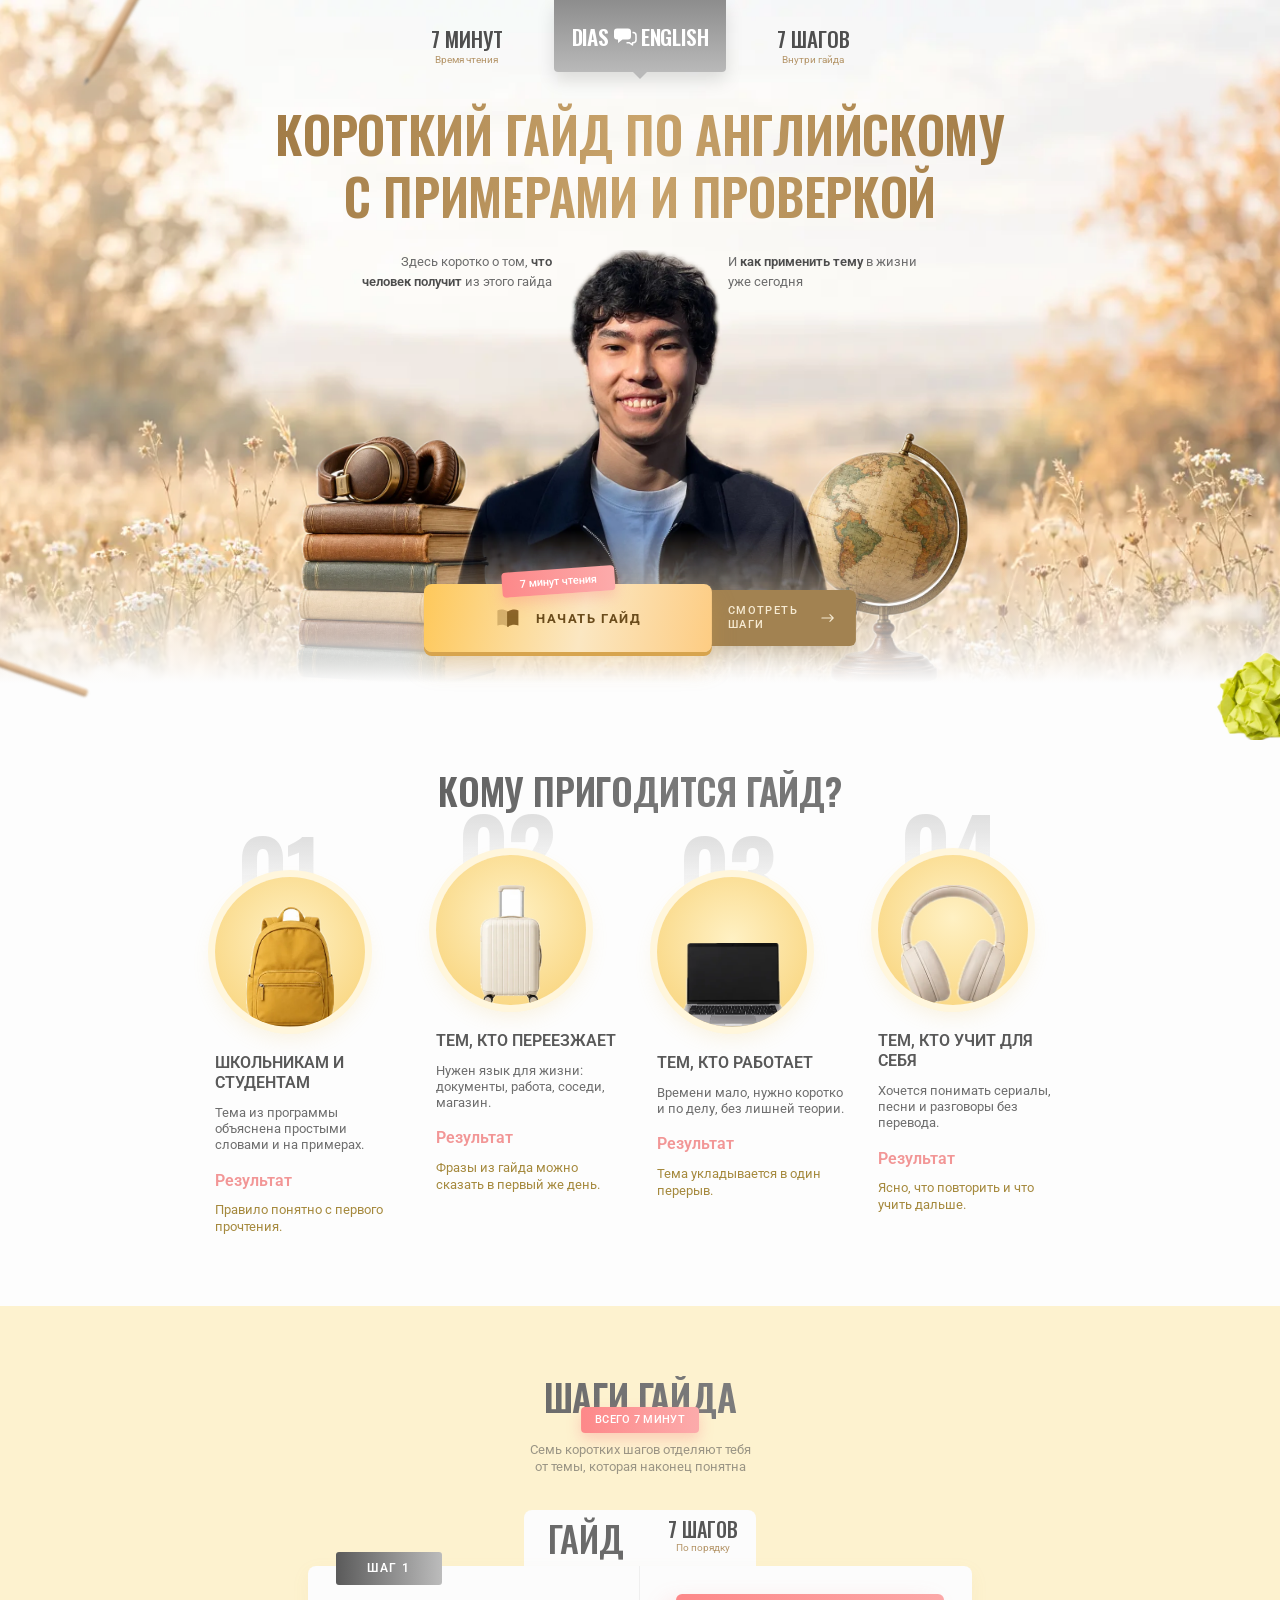
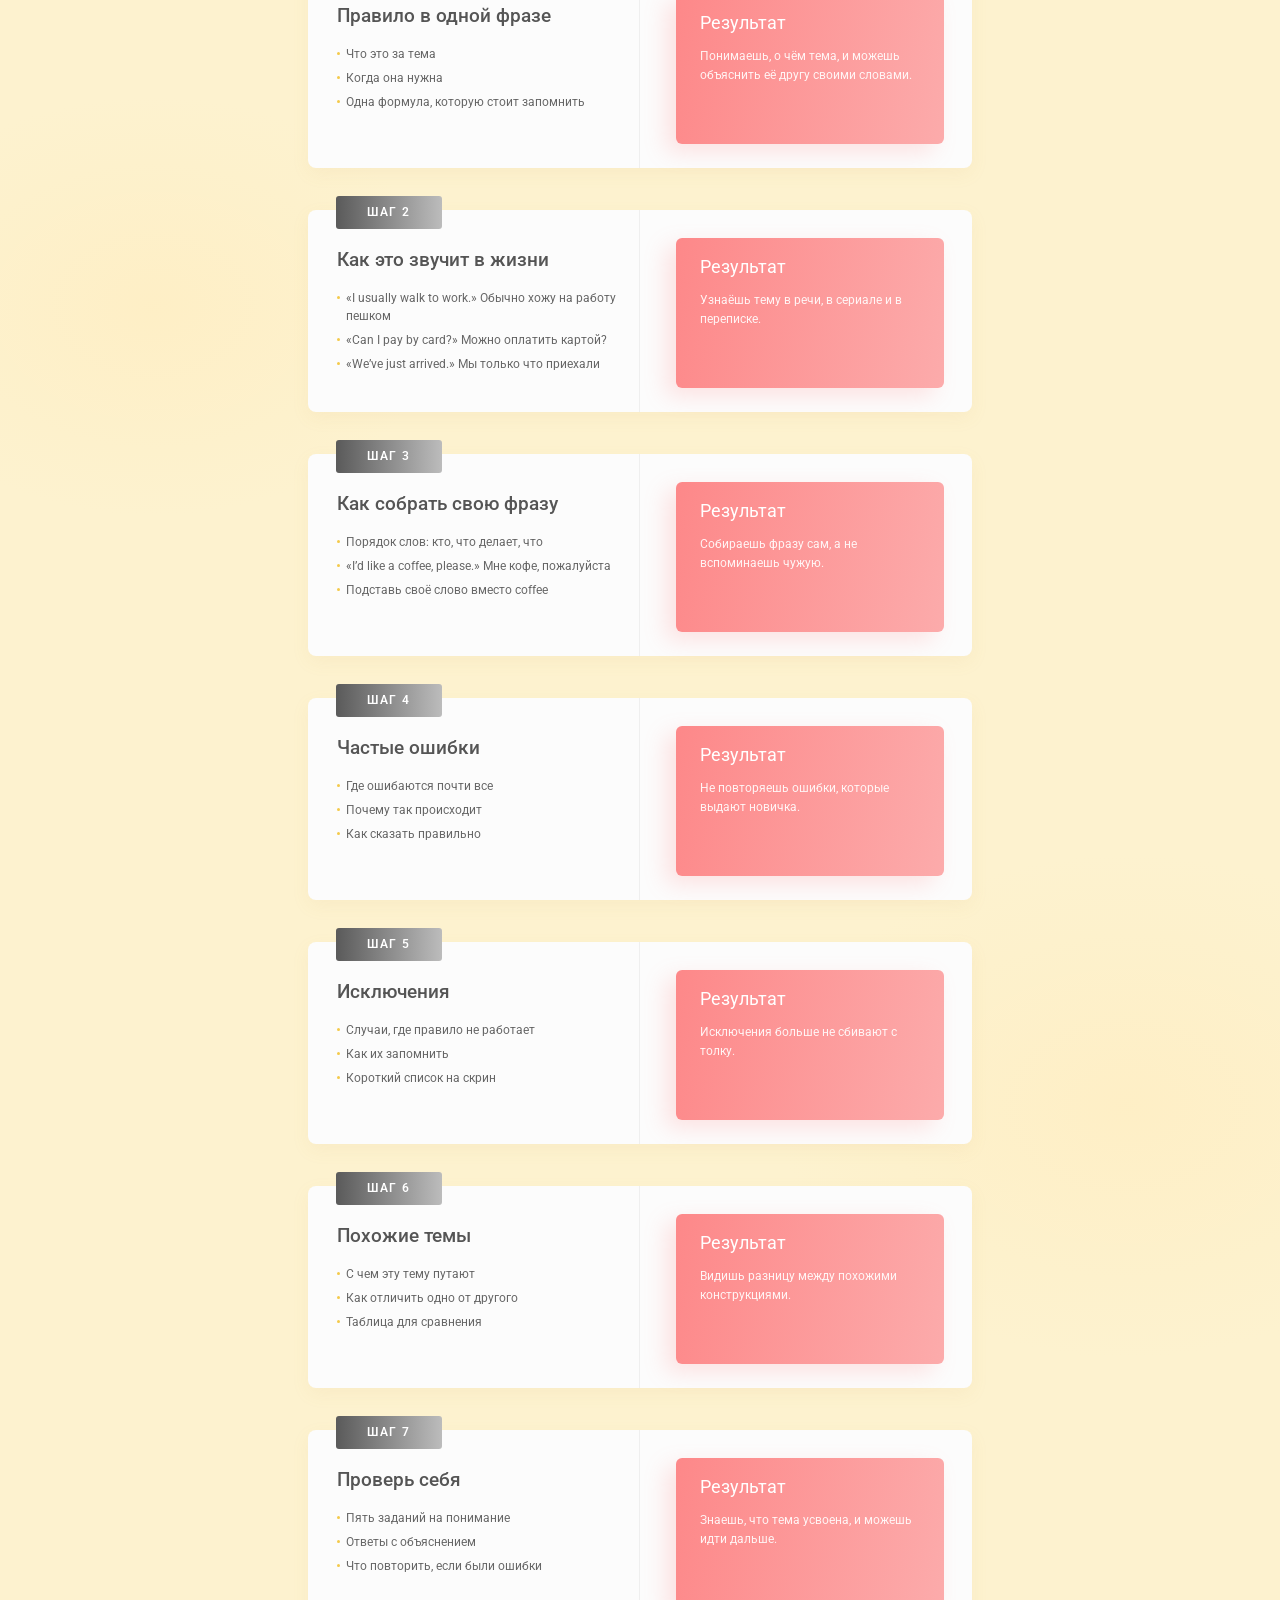
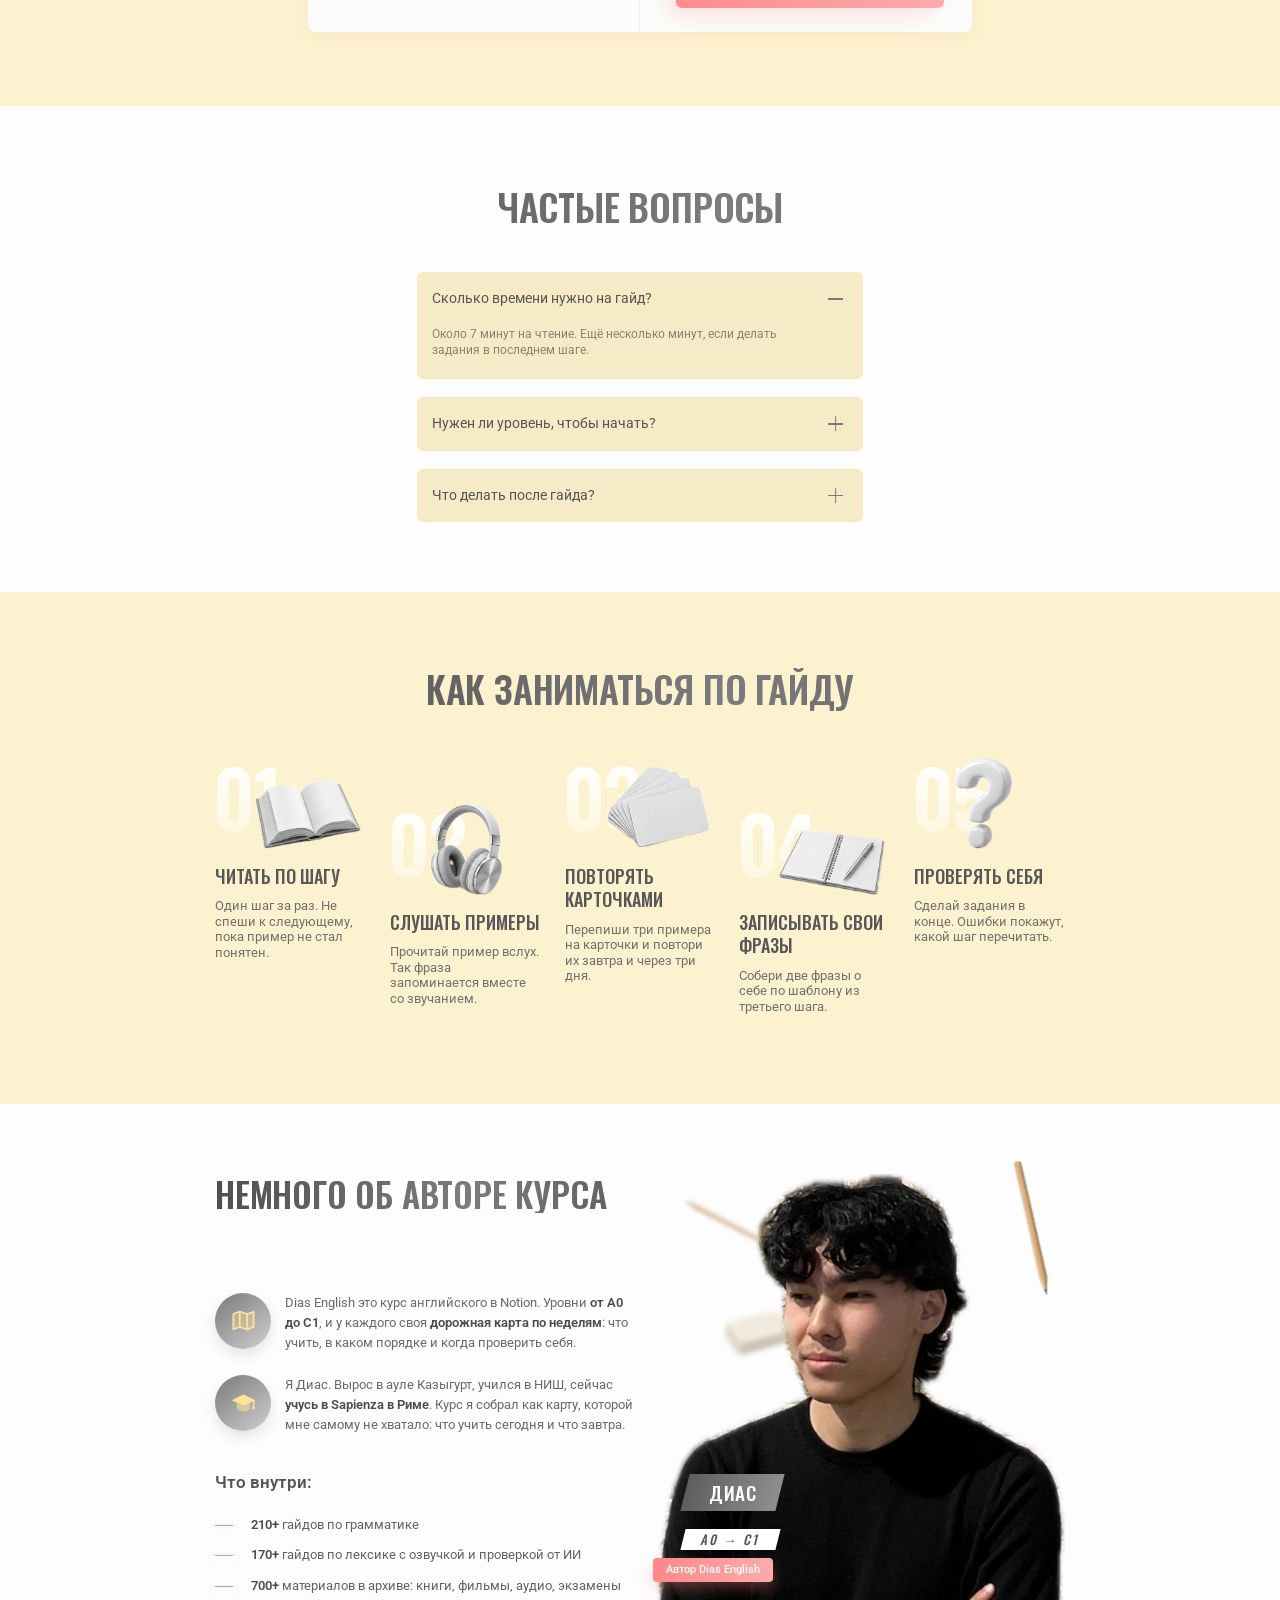
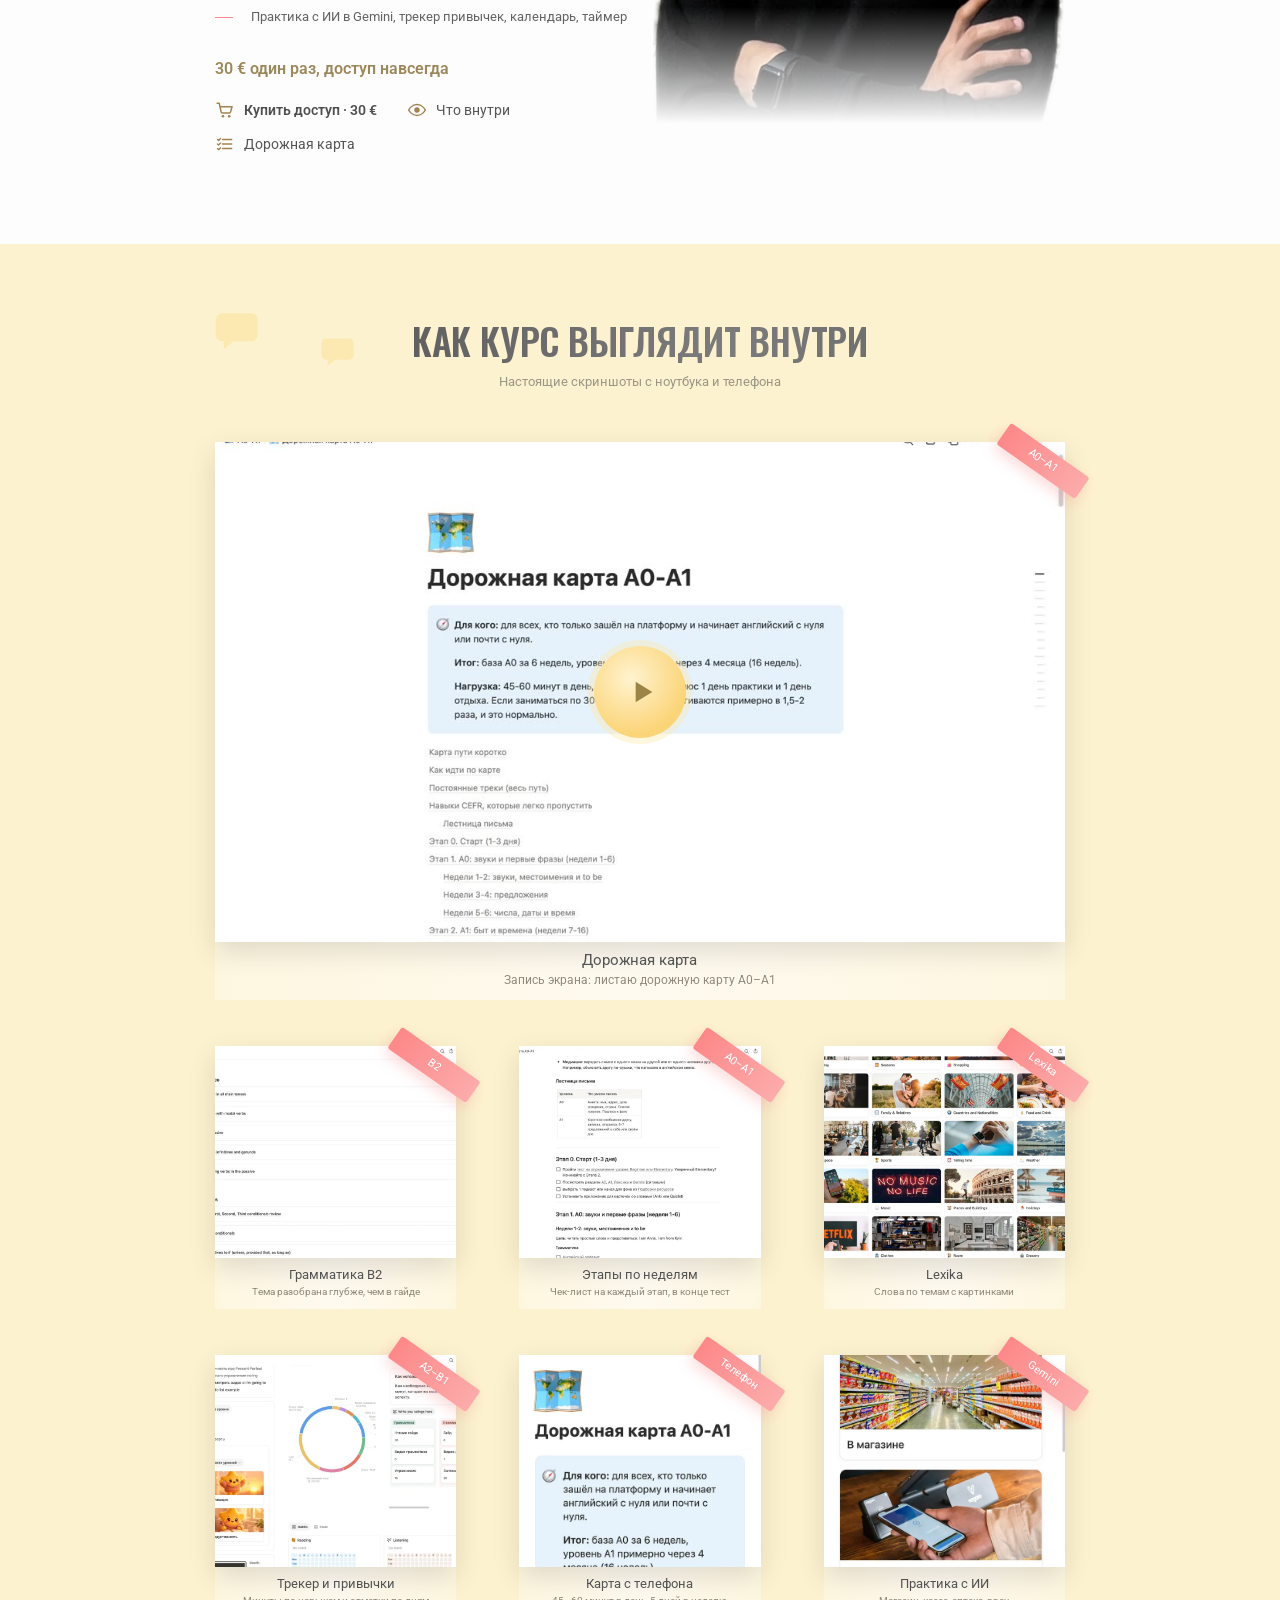
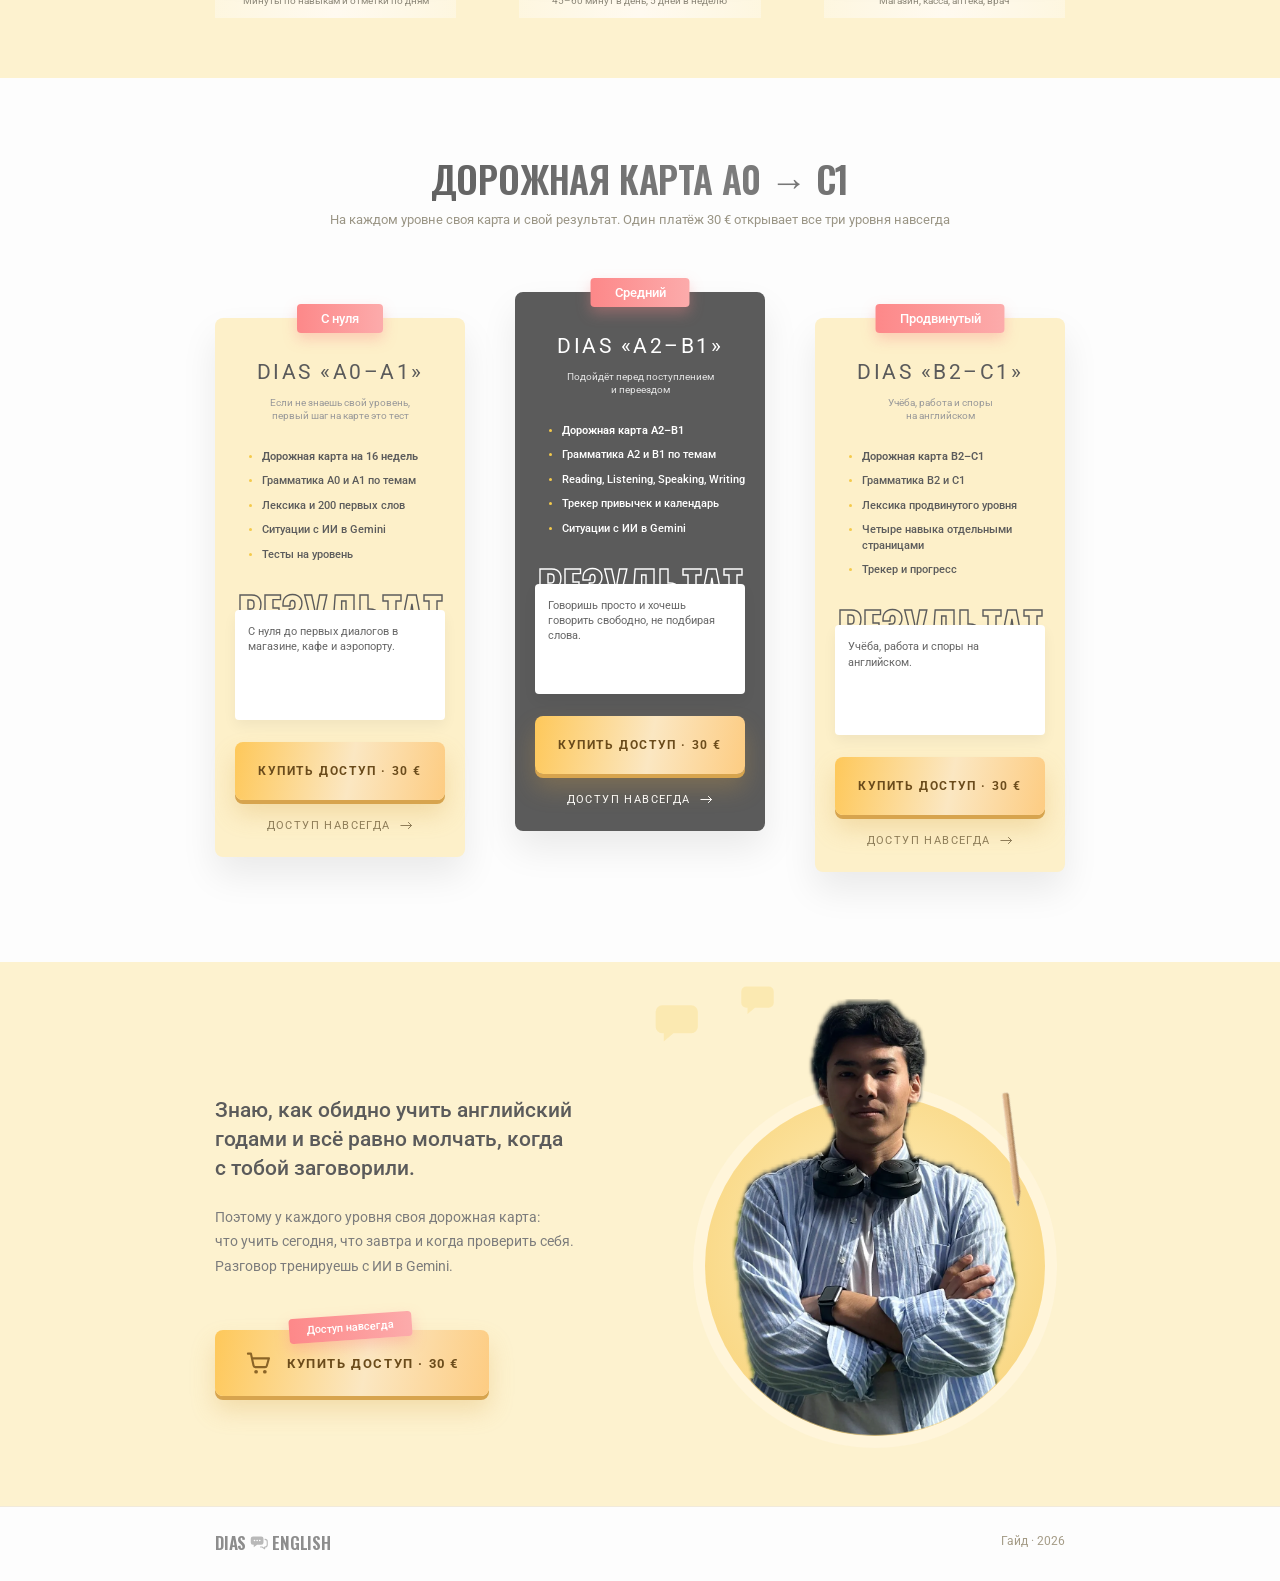
==== commit d3b80f69: "Split into /en/ (Dias English) and /tr/ (Alterna Timur) variations with redirects" ====
--- a/index.html
+++ b/index.html
@@ -1,32 +1,6 @@
 <!doctype html>
-<html lang="ru">
-<head>
-<meta charset="utf-8">
-<meta name="viewport" content="width=device-width, initial-scale=1">
-<title>Гайд за 7 минут</title>
-<meta name="description" content="Короткий гайд по одной теме: правило, примеры, ошибки и проверка.">
-<link rel="preload" href="assets/fonts/oswald-cyrillic.woff2" as="font" type="font/woff2" crossorigin>
-<link rel="preload" href="assets/fonts/roboto-cyrillic-wght-normal.woff2" as="font" type="font/woff2" crossorigin>
-<link rel="icon" href="data:image/svg+xml,%3Csvg xmlns=%27http://www.w3.org/2000/svg%27 viewBox=%270 0 32 32%27%3E%3Crect width=%2732%27 height=%2732%27 rx=%277%27 fill=%27%23a28251%27/%3E%3Cpath d=%27M8 9h13a3 3 0 0 1 3 3v6a3 3 0 0 1-3 3h-7l-5 4v-4H8a3 3 0 0 1-3-3v-6a3 3 0 0 1 3-3z%27 fill=%27%23fdf2cf%27/%3E%3C/svg%3E">
-<link rel="stylesheet" href="assets/style.css">
-<script defer src="content.js"></script>
-<script defer src="assets/app.js"></script>
-</head>
-<body data-page="main" data-base="">
-<svg width="0" height="0" style="position:absolute" aria-hidden="true">
-<symbol id="i-book" viewBox="0 0 24 24"><path d="M3 5.5c2.6-1.1 5.6-1.1 9 .9v13c-3.4-2-6.4-2-9-.9z" fill="currentColor" opacity=".35"/><path d="M21 5.5c-2.6-1.1-5.6-1.1-9 .9v13c3.4-2 6.4-2 9-.9z" fill="currentColor"/><path d="M12 6.4v13" stroke="currentColor" stroke-width="1.4"/></symbol>
-<symbol id="i-arrow" viewBox="0 0 24 24"><path d="M3 12h17m-5-5 5 5-5 5" fill="none" stroke="currentColor" stroke-width="1.6" stroke-linecap="round" stroke-linejoin="round"/></symbol>
-<symbol id="i-cart" viewBox="0 0 24 24"><path d="M2.5 4h2.6l2.2 10.2a1.6 1.6 0 0 0 1.6 1.3h8.2a1.6 1.6 0 0 0 1.6-1.2L20.5 8H6.1" fill="none" stroke="currentColor" stroke-width="1.8" stroke-linecap="round" stroke-linejoin="round"/><circle cx="9.5" cy="19.5" r="1.6" fill="currentColor"/><circle cx="17" cy="19.5" r="1.6" fill="currentColor"/></symbol>
-<symbol id="i-eye" viewBox="0 0 24 24"><path d="M2 12s3.6-6.5 10-6.5S22 12 22 12s-3.6 6.5-10 6.5S2 12 2 12z" fill="none" stroke="currentColor" stroke-width="1.8"/><circle cx="12" cy="12" r="3.2" fill="currentColor"/></symbol>
-<symbol id="i-list" viewBox="0 0 24 24"><path d="M9 6.5h11M9 12h11M9 17.5h11" stroke="currentColor" stroke-width="1.8" stroke-linecap="round"/><path d="m3 6.5 1.3 1.3L6.6 5.4M3 12l1.3 1.3 2.3-2.4M3 17.5l1.3 1.3 2.3-2.4" fill="none" stroke="currentColor" stroke-width="1.6" stroke-linecap="round" stroke-linejoin="round"/></symbol>
-<symbol id="i-map" viewBox="0 0 24 24"><path d="M3 6.2 8.7 4l6.6 2.4L21 4.2v13.6l-5.7 2.2-6.6-2.4L3 19.8z" fill="currentColor" opacity=".3"/><path d="M3 6.2 8.7 4l6.6 2.4L21 4.2v13.6l-5.7 2.2-6.6-2.4L3 19.8zM8.7 4v13.6m6.6-11.2V20" fill="none" stroke="currentColor" stroke-width="1.6" stroke-linejoin="round"/></symbol>
-<symbol id="i-cap" viewBox="0 0 24 24"><path d="M12 4 1.5 9 12 14l10.5-5z" fill="currentColor"/><path d="M6 11.3v4.4c0 1.5 2.7 3.3 6 3.3s6-1.8 6-3.3v-4.4L12 14z" fill="currentColor" opacity=".55"/><path d="M21 9.6v5.2" stroke="currentColor" stroke-width="1.5" stroke-linecap="round"/><circle cx="21" cy="16" r="1.3" fill="currentColor"/></symbol>
-<symbol id="i-phone" viewBox="0 0 24 24"><rect x="6" y="2.5" width="12" height="19" rx="2.6" fill="currentColor" opacity=".3"/><rect x="6" y="2.5" width="12" height="19" rx="2.6" fill="none" stroke="currentColor" stroke-width="1.6"/><path d="M10 18.3h4" stroke="currentColor" stroke-width="1.6" stroke-linecap="round"/></symbol>
-<symbol id="i-wa" viewBox="0 0 24 24"><path d="M12 2.2a9.8 9.8 0 0 0-8.5 14.7L2.2 21.8l5-1.3A9.8 9.8 0 1 0 12 2.2z" fill="#25d366"/><path d="M8.6 7.3c.2-.4.4-.4.7-.4h.5c.2 0 .4 0 .6.5l.8 1.9c.1.2.1.4 0 .6l-.5.7c-.1.2-.2.3 0 .6.7 1.2 1.6 2 2.8 2.6.3.2.5.1.6 0l.7-.9c.2-.2.4-.2.6-.1l1.8.9c.3.1.4.2.4.4 0 .6-.3 1.4-.9 1.8-.7.4-1.6.6-3.6-.3-2.4-1-3.9-3.4-4-3.6-.2-.2-1-1.3-1-2.5s.6-1.8.9-2.2z" fill="#fff"/></symbol>
-<symbol id="i-play" viewBox="0 0 24 24"><path d="M8 5.5v13l10.5-6.5z" fill="currentColor"/></symbol>
-<symbol id="i-bubble" viewBox="0 0 24 24"><path d="M4 4.5h11a3 3 0 0 1 3 3v5a3 3 0 0 1-3 3H9.5L5 19v-3.5H4a3 3 0 0 1-3-3v-5a3 3 0 0 1 3-3z" fill="currentColor"/><path d="M19.5 8.5H20a3 3 0 0 1 3 3v4.2a3 3 0 0 1-3 3h-.5V21l-3.4-2.3h-2.6" fill="none" stroke="currentColor" stroke-width="1.5" stroke-linejoin="round"/><circle cx="6" cy="10" r="1.1" fill="#fff"/><circle cx="9.5" cy="10" r="1.1" fill="#fff"/><circle cx="13" cy="10" r="1.1" fill="#fff"/></symbol>
-</svg>
-<main id="app"></main>
-<noscript><p style="padding:24px;text-align:center">Для этой страницы нужен JavaScript.</p></noscript>
-</body>
-</html>
+<html lang="ru"><head><meta charset="utf-8"><meta name="viewport" content="width=device-width, initial-scale=1">
+<title>Гайд</title><meta http-equiv="refresh" content="0; url=en/"><link rel="canonical" href="en/">
+<script>location.replace("en/" + location.hash);</script>
+<style>body{margin:0;min-height:100vh;display:flex;align-items:center;justify-content:center;background:#fdf2cf;font:15px/1.4 system-ui,sans-serif;color:#5a5a5a}a{color:#6b4c1c}</style>
+</head><body><p>Переходим на страницу гайда: <a href="en/">en/</a></p></body></html>
